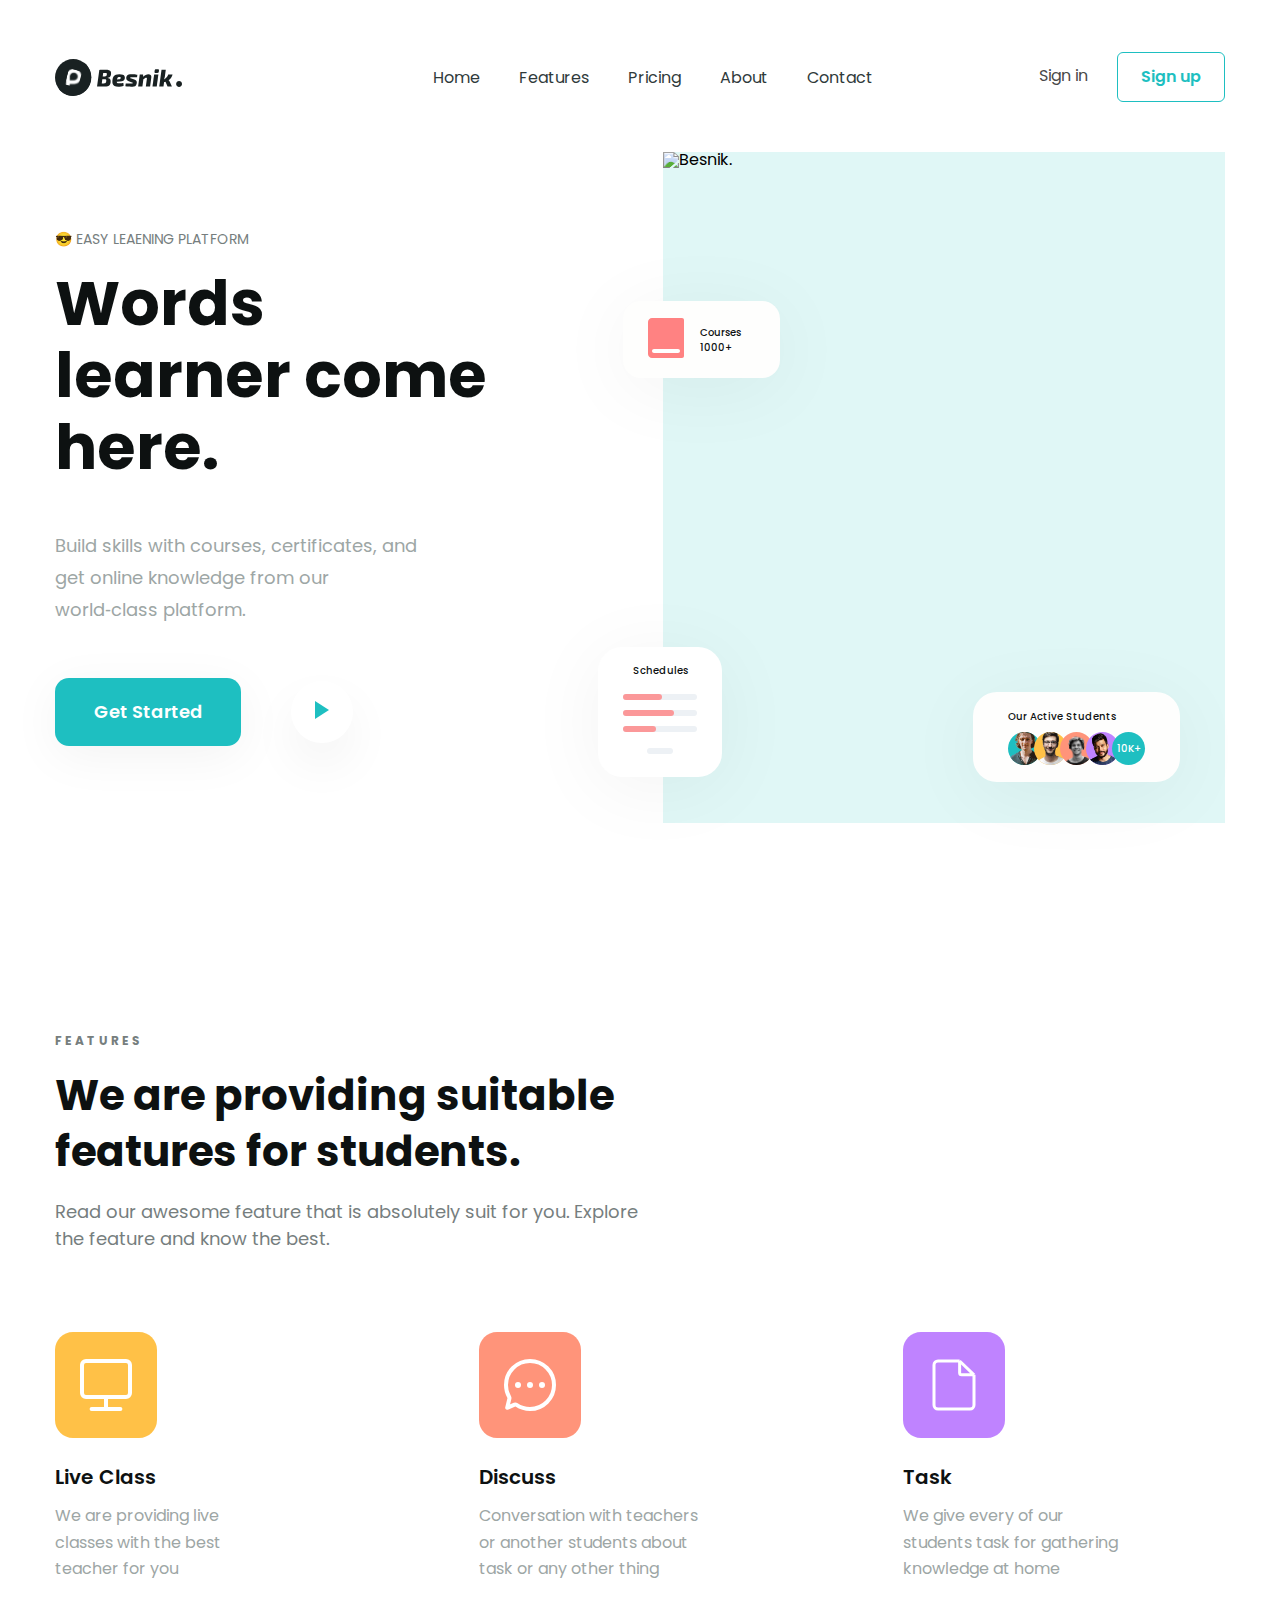
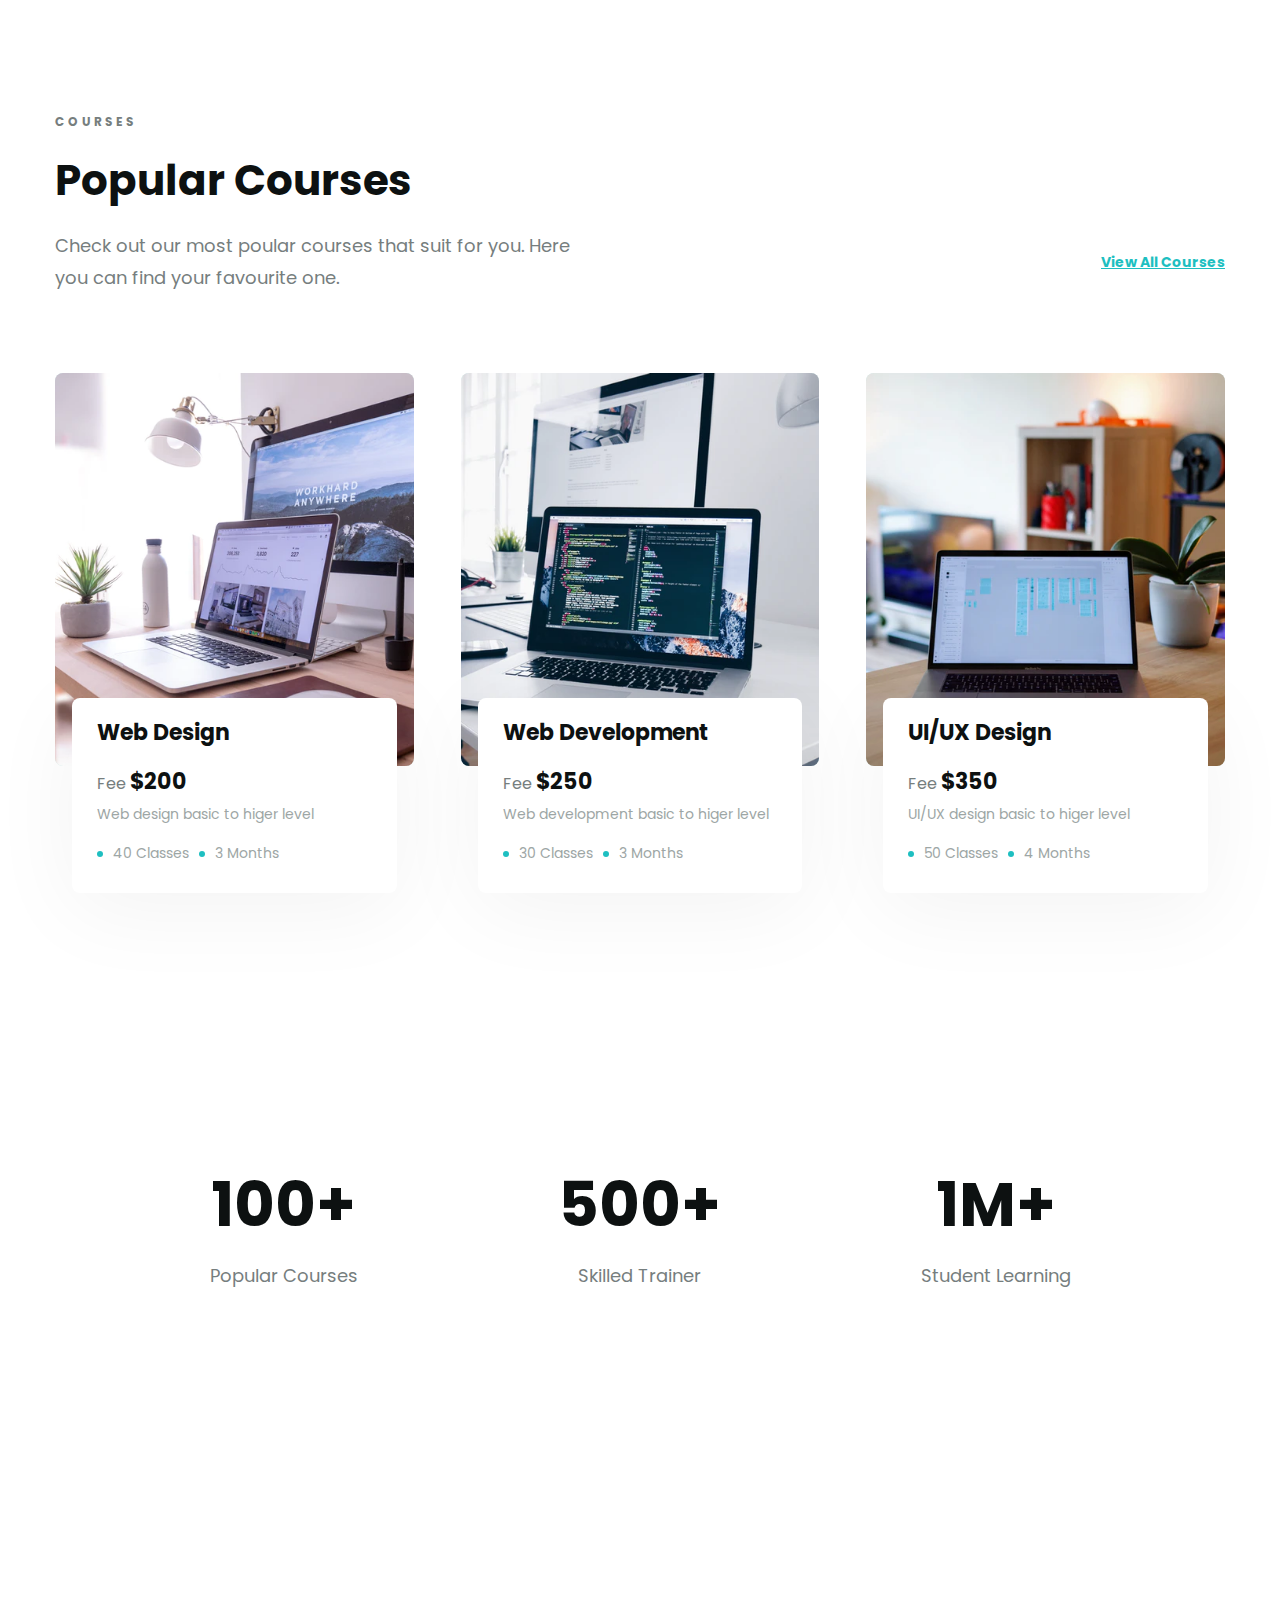
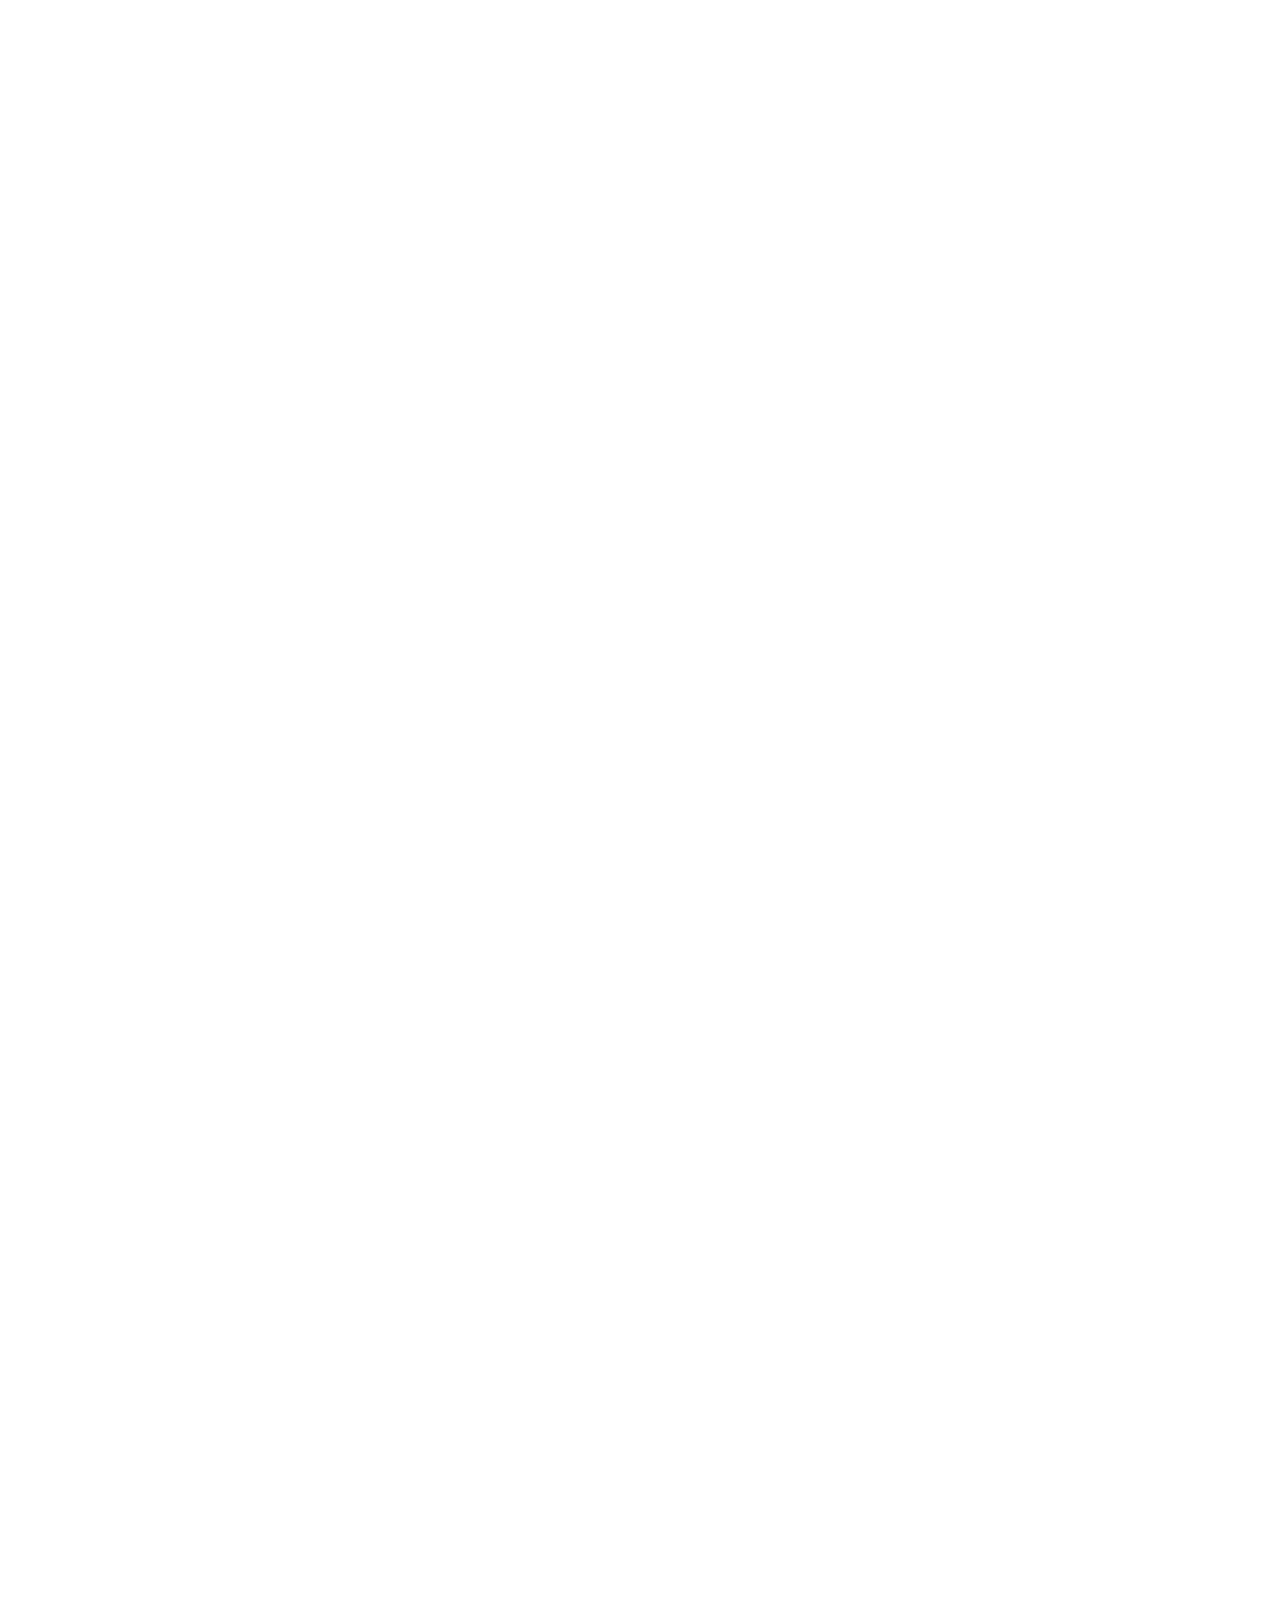
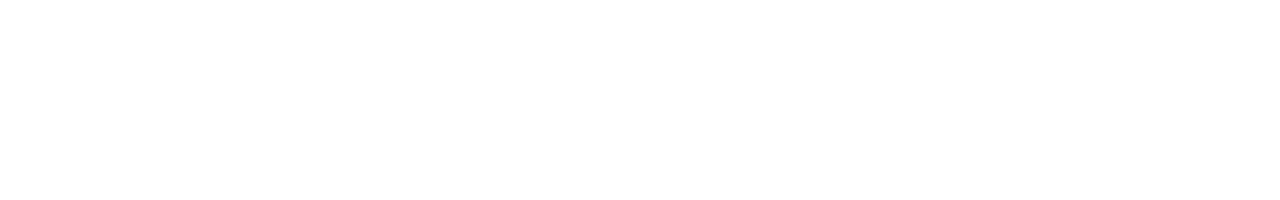
==== index.html @ 562cee08 "add stats section" ====
<!-- https://www.figma.com/design/lDUxyXqCW0OVUMCWDGEEkq/02.1.-Online-Learning-Landing-Page?node-id=0-1&m=dev -->

<!DOCTYPE html>
<html lang="en">
  <head>
    <meta charset="UTF-8" />
    <meta name="viewport" content="width=device-width, initial-scale=1.0" />
    <title>F8 Project 02-2</title>
    <!-- embed font -->
    <link rel="preconnect" href="https://fonts.googleapis.com" />
    <link rel="preconnect" href="https://fonts.gstatic.com" crossorigin />
    <link
      href="https://fonts.googleapis.com/css2?family=Poppins:ital,wght@0,100;0,200;0,300;0,400;0,500;0,600;0,700;0,800;0,900;1,100;1,200;1,300;1,400;1,500;1,600;1,700;1,800;1,900&display=swap"
      rel="stylesheet"
    />
    <!-- embed css -->
    <link rel="stylesheet" href="./assets/css/reset.css" />
    <link rel="stylesheet" href="./assets/css/style.css" />
  </head>
  <body style="height: 5000px">
    <header class="header header--sticky">
      <div class="content">
        <div class="header__logo">
          <a href="/"><img src="./assets/img/Logo.svg" alt="Besnik." /></a>
        </div>
        <div class="header__control">
          <nav class="nav">
            <ul class="nav__list">
              <li class="nav__item"><a href="#">Home</a></li>
              <li class="nav__item"><a href="#!">Features</a></li>
              <li class="nav__item"><a href="#!">Pricing</a></li>
              <li class="nav__item"><a href="#!">About</a></li>
              <li class="nav__item"><a href="#!">Contact</a></li>
            </ul>
          </nav>
          <div class="header__auth">
            <a href="#!" class="header__btn header__btn--sign-in">Sign in</a>
            <a href="#!" class="header__btn header__btn--sign-up">Sign up</a>
          </div>
        </div>
      </div>
    </header>

    <!-- Hero -->
    <section class="hero">
      <div class="content">
        <div class="hero__content">
          <p class="hero__sub-title">&#128526 EASY LEAENING PLATFORM</p>
          <h1 class="hero__heading">Words learner come here.</h1>
          <p class="hero__desc">Build skills with courses, certificates, and get online knowledge from our <span style="white-space: nowrap;">world&#8209;class</span> platform.</p>
          <div class="hero__action">
            <a href="" class="hero__cta">Get Started</a>
            <button class="hero__play">
              <svg xmlns="http://www.w3.org/2000/svg" width="14" height="18" viewBox="0 0 14 18" fill="none">
                <path d="M14 9L0 0V18L14 9Z" fill="currentColor"/>
              </svg>
            </button>
          </div>
        </div>
        <figure class="hero__figure">
          <img src="./assets/img/hero.png" alt="Besnik." class="hero__img" />
          <div class="hero__card hero__course">
            <div class="hero__card__icon hero__card__icon--course">
              <img src="./assets/icon/hero-book-1.1.svg" alt="#">
              <img src="./assets/icon/hero-book-1.2.svg" alt="#">
            </div>
            <p class="hero__card__label hero__course__label">Courses 1000+</p>
        </div>
          <div class="hero__card hero__schedule">
            <p class="hero__card__label hero__schedule__label">Schedules</p>
            <div class="hero__card__icon hero__card__icon--schedule">
              <svg xmlns="http://www.w3.org/2000/svg" width="74" height="6" viewBox="0 0 74 6" fill="none">
                <rect width="74" height="6" rx="3" fill="#EDF1F5"/>
                <rect width="39" height="6" rx="3" fill="#FB9899"/>
              </svg>
              <svg xmlns="http://www.w3.org/2000/svg" width="74" height="6" viewBox="0 0 74 6" fill="none">
                <rect width="74" height="6" rx="3" fill="#EDF1F5"/>
                <rect width="51" height="6" rx="3" fill="#FB9899"/>
              </svg>
              <svg xmlns="http://www.w3.org/2000/svg" width="74" height="6" viewBox="0 0 74 6" fill="none">
                <rect width="74" height="6" rx="3" fill="#EDF1F5"/>
                <rect width="33" height="6" rx="3" fill="#FB9899"/>
              </svg>
              <div></div>
            </div>
          </div>
          <div class="hero__card hero__student">
            <p class="hero__card__label hero__student__label">Our Active Students</p>
            <div class="hero__card__icon hero__card__icon--student">
              <img class="hero__avatar" src="./assets/img/avatar-1.png" alt="#" style="background: #1EBFC1">
              <img class="hero__avatar" src="./assets/img/avatar-2.png" alt="#" style="background: #FFC147;">
              <img class="hero__avatar" src="./assets/img/avatar-3.png" alt="#" style="background: #FF947A">
              <img class="hero__avatar" src="./assets/img/avatar-4.png" alt="#" style="background: #BF83FF">
              <span class="hero__avatar hero__avatar--default" style="background: #1EBFC1">10K+</span>
          </div>
          </div>
        </figure>
      </div>
    </section>

    <!-- Feature -->
    <section class="feature">
      <div class="content"><p class="feature__sub-title">F  E  A  T  U  R  E  S</p>
      <h2 class="feature__heading">We are providing suitable features for students.</h2>
      <p class="feature__desc">Read our awesome feature that is absolutely suit for you. Explore the feature and know the best.</p>
      <div class="feature__list-wrap">
        <ul class="feature__list">
          <li class="feature__item">
            <a href="#!"><img src="./assets/icon/live-class.svg" alt="#" class="feature__item__img"></a>
            <a href="#!">
              <h3 class="feature__item__name">Live Class</h3>
            </a>
            <p class="feature__item__desc">We are providing live classes with the best teacher for you</p>
          </li>
          <li class="feature__item">
            <a href="#!"><img src="./assets/icon/discuss.svg" alt="#" class="feature__item__img"></a>
            <a href="#!">
              <h3 class="feature__item__name">Discuss</h3>
            </a>
            <p class="feature__item__desc">Conversation with teachers or another students about task or any other thing</p>
          </li>
          <li class="feature__item">
            <a href="#!"><img src="./assets/icon/task.svg" alt="#" class="feature__item__img"></a>
            <a href="#!">
              <h3 class="feature__item__name">Task</h3>
            </a>
            <p class="feature__item__desc">We give every of our students task for gathering knowledge at home</p>
          </li>
        </ul>
      </div></div>
    </section>

     <!-- Popular -->
    <section class="popular">
      <div class="content">
        <p class="popular__sub-title">C  O  U  R  S  E  S</p>
        <h2 class="popular__heading">Popular Courses</h2>
        <div class="popular__row">
          <p class="popular__desc">Check out our most poular courses that suit for you. Here you can find your favourite one.</p>
          <a href="#!" class="course-list__view-all">View All Courses</a>
        </div>
        <div class="course-list-wrap">
          <ul class="course-list">
            <!-- Course item 1 -->
            <li class="course-item">
              <a href="#!"><img src="./assets/img/course-1.png" alt="Web Design" class="course-item__img"></a>
              <div class="course-item__info">
                <a href="#!">
                  <h3 class="course-item__name">Web Design</h3>
                </a><span class="course-item__fee">Fee <span class="course-item__fee-value">$200</span></span>
                <p class="course-item__desc">Web design basic to higer level</p>
                <div class="course-meta"><span class="course-meta__item">40 Classes</span><span class="course-meta__item">3 Months</span></div>
              </div>
            </li>
            <!-- Course item 2 -->
            <li class="course-item">
              <a href="#!"><img src="./assets/img/course-2.png" alt="Web Development" class="course-item__img"></a>
              <div class="course-item__info">
                <a href="#!">
                  <h3 class="course-item__name">Web Development</h3>
                </a><span class="course-item__fee">Fee <span class="course-item__fee-value">$250</span></span>
                <p class="course-item__desc">Web development basic to higer level</p>
                <div class="course-meta"><span class="course-meta__item">30 Classes</span><span class="course-meta__item">3 Months</span></div>
              </div>
            </li>
            <!-- Course item 3 -->
            <li class="course-item">
              <a href="#!"><img src="./assets/img/course-3.png" alt="UI/UX Design" class="course-item__img"></a>
              <div class="course-item__info">
                <a href="#!">
                  <h3 class="course-item__name">UI/UX Design</h3>
                </a><span class="course-item__fee">Fee <span class="course-item__fee-value">$350</span></span>
                <p class="course-item__desc">UI/UX design basic to higer level</p>
                <div class="course-meta"><span class="course-meta__item">50 Classes</span><span class="course-meta__item">4 Months</span></div>
              </div>
            </li>
          </ul>
        </div>
      </div>
    </section>

    <!-- Stats -->
    <section class="stats">
      <div class="content">
        <div class="stats__item"><strong class="stats__value">100+</strong><span class="stats__label">Popular Courses</span></div>
        <div class="stats__item"><strong class="stats__value">500+</strong><span class="stats__label">Skilled Trainer</span></div>
        <div class="stats__item"><strong class="stats__value">1M+</strong><span class="stats__label">Student Learning</span></div>
      </div>
    </section>
  </body>
</html>
---- assets/css/style.css ----
/* ========== Common ========== */
:root {
  --color-heading: #0d1111;
  --padding-header: 12px;
}

* {
  box-sizing: border-box;
}

html {
  font-size: 62.5%; /* 1rem = 10px */
}

body {
  font-size: 1.6rem;

  /* Optimize */
  text-rendering: optimizeSpeed;
  -webkit-font-smoothing: antialiased; /*only macOS*/
  -moz-osx-font-smoothing: grayscale; /*only macOS*/
}

.content {
  width: 1170px;
  height: 100%;
  max-width: calc(100vw - 48px);
  margin: 0 auto;
  font-family: Poppins, sans-serif;
  font-weight: 400;
}

a {
  text-decoration: none;
}

/* ========== Header ========== */
.header {
  padding: 52px 0px var(--padding-header);
  background: #fff;
}

.header--sticky {
  position: sticky;
  top: calc((52px - var(--padding-header)) * (-1));
  z-index: 1;
}

.header .content {
  display: flex;
  justify-content: space-between;
  align-items: center;
}

.header__logo {
  width: 127px;
  height: 37px;
}

.header__control {
  display: flex;
  justify-content: space-between;
  align-items: center;
}

.nav__list {
  display: flex;
}

.nav__item a {
  padding: 8px 19.5px; /* gap: 39px; */
  color: #2f3a3b;
  font-size: 1.6rem;
  line-height: normal;
}

.nav__item a:hover {
  text-shadow: 1px 1px 1px rgba(0, 0, 0, 1);
}

.header__auth {
  margin-left: 117px;
  display: flex;
}

.header__btn {
  width: 108px;
  padding: 0 20px;
  font-size: 1.6rem;
  text-align: center;
  line-height: 48px;
}

.header__btn--sign-in {
  color: #494949;
  font-weight: 400;
}

.header__btn--sign-in:hover {
  color: #1ebfc1;
}

.header__btn--sign-up {
  border: solid 1px #1ebfc1;
  border-radius: 6px;
  color: #1ebfc1;
  font-weight: 600;
  background: transparent;
}

.header__btn--sign-up:hover {
  color: #fff;
  background: #1ebfc1;
  box-shadow: 0px 10px 50px 0px rgba(0, 0, 0, 0.05);
}

/* ========== Hero ========== */
.hero {
  height: calc(100vh - 100px - var(--padding-header)); /*header height*/
  padding: calc(50px - var(--padding-header)) 0 79px;
}

.hero .content {
  display: flex;
  justify-content: space-between;
  align-items: center;
}

.hero__content {
  width: 458px;
}

.hero__sub-title {
  color: #767e7e;
  font-size: 1.4rem;
  line-height: 1.5;
}

.hero__heading {
  margin-top: 18px;
  color: var(--color-heading);
  font-size: 6.2rem;
  font-weight: 700;
  line-height: 1.16; /* 116.129% */
}

.hero__desc {
  width: 374px;
  margin-top: 46px;
  color: #9da6a5;
  font-size: 1.8rem;
  line-height: 1.78; /* 177.778% */
  word-break: break-word;
}

.hero__action {
  margin-top: 52px;
  display: flex;
  align-items: center;
  gap: 50px;
}

.hero__cta {
  display: inline-block;
  width: 186px;
  padding: 0 20px;
  border-radius: 14px;
  background: #1ebfc1;
  box-shadow: 0px 10px 50px 0px rgba(0, 0, 0, 0.05);
  color: #fff;
  text-align: center;
  font-size: 1.8rem;
  font-weight: 600;
  line-height: 68px;
}

.hero__cta:hover {
  opacity: 0.9;
}

.hero__play {
  display: inline-block;
  padding: auto;
  width: 62px;
  height: 62px;
  border: solid 1px transparent;
  border-radius: 50%;
  background: #fff;
  box-shadow: 0px 22px 50px 0px rgba(0, 0, 0, 0.05);
  cursor: pointer;
  color: #1ebfc1;
}

.hero__play:hover {
  background: #86f8ed;
  color: #fff;
}

.hero__figure {
  width: 48%;
  height: 100%;
  position: relative;
}

.hero__img {
  display: block;
  width: 100%;
  height: 100%;
  background: #e0f7f6;
  object-fit: cover;
}

.hero__card {
  position: absolute;
}

.hero__course {
  display: flex;
  align-items: center;
  gap: 16px;
  width: 157px;
  top: 149px;
  left: -40px;
  padding: 17px 25px;
  border-radius: 18px;
  background: #fefefd;
  box-shadow: 0px 10px 80px 0px rgba(0, 0, 0, 0.05);
}

.hero__card__icon--course {
  position: relative;
}

.hero__card__icon--course img:last-child {
  position: absolute;
  bottom: 8px;
  left: 4px;
}

.hero__card__label {
  color: #0d1111;
  font-size: 1rem;
  font-weight: 500;
  line-height: 1.5;
}

.hero__course__label {
  width: 55px;
}

.hero__schedule {
  width: 124px;
  bottom: 46px;
  left: -65px;
  padding: 16px 25px 23px;
  border-radius: 24px;
  background: #fff;
  box-shadow: 0px 10px 80px 0px rgba(0, 0, 0, 0.05);
}

.hero__schedule__label {
  margin-bottom: 16px;
  text-align: center;
}

.hero__card__icon--schedule {
  display: flex;
  align-items: center;
  flex-direction: column;
  row-gap: 10px;
}

.hero__card__icon--schedule div:last-child {
  margin-top: 6px;
  width: 26px;
  height: 6px;
  border-radius: 3px;
  background: #edf1f5;
}

.hero__student {
  width: 207px;
  bottom: 41px;
  right: 45px;
  padding: 17px 35px;
  border-radius: 24px;
  background: #fefefd;
  box-shadow: 0px 12px 80px 0px rgba(0, 0, 0, 0.05);
}

.hero__card__icon--student {
  margin-top: 8px;
  display: flex;
  align-items: center;
}

.hero__avatar {
  width: 33px;
  height: 33px;
  margin-left: -7px;
  flex-shrink: 0;
  border-radius: 50%;
  object-fit: cover;
}

.hero__avatar:first-child {
  margin-left: 0px;
}

.hero__avatar--default {
  display: flex;
  justify-content: center;
  align-items: center;
  color: #fff;
  text-align: center;
  font-size: 1rem;
  font-weight: 500;
}

/* ========== Feature ========== */
.feature {
  padding: 130px 0 65px;
}

.feature__sub-title {
  color: #767e7e;
  font-size: 1.2rem;
  font-weight: 700;
  line-height: 1.5;
}

.feature__heading {
  width: 577px;
  margin-top: 18px;
  color: var(--color-heading);
  font-size: 4.2rem;
  font-weight: 700;
  line-height: 1.33; /* 133.333% */
}

.feature__desc {
  width: 590px;
  margin-top: 18px;
  color: #767e7e;
  font-size: 1.8rem;
  line-height: 1.5;
}

.feature__list {
  margin-top: 80px;
  display: flex;
  align-items: flex-start;
  gap: 50px 200px;
  flex-wrap: wrap;
}

.feature__item {
  width: 224px;
  flex-shrink: 0;
}

.feature__item__img {
  width: 102px;
  height: 106px;
}

.feature__item__name {
  display: -webkit-box;
  line-clamp: var(--line-clamp, 1);
  -webkit-line-clamp: var(--line-clamp, 1);
  -webkit-box-orient: vertical;
  overflow: hidden;
  margin-top: 26px;
  color: var(--color-heading);
  font-size: 2rem;
  font-weight: 600;
}

.feature__item__desc {
  margin-top: 16px;
  color: #9da6a5;
  font-size: 1.6rem;
  line-height: 1.68; /* 168.75% */
}

/* ========== Popular ========== */
.popular {
  padding: 65px 0;
}

.popular__sub-title {
  color: #767e7e;
  font-size: 1.2rem;
  font-weight: 700;
  line-height: 1.5;
}

.popular__heading {
  margin-top: 18px;
  color: var(--color-heading);
  font-size: 4.2rem;
  font-weight: 700;
  line-height: 1.5;
}

.popular__row {
  margin-top: 18px;
  display: flex;
  justify-content: space-between;
  align-items: center;
}

.popular__desc {
  width: 525px;
  color: #767e7e;
  font-size: 1.8rem;
  line-height: 1.78; /* 177.778% */
}

.course-list__view-all {
  color: #1ebfc1;
  font-size: 1.4rem;
  font-weight: 700;
  text-decoration-line: underline;
}

.course-list__view-all:hover {
  text-shadow: 1px 1px 1px rgba(30, 191, 193, 1);
}

.course-list {
  margin-top: 79px;
  display: flex;
  justify-content: center;
  align-items: flex-start;
  gap: 47px;
  flex-wrap: wrap;
}

.course-item {
  position: relative;
  max-width: 359px;
  min-width: 240px;
  flex: 1;
}

.course-item__img {
  width: 100%;
  height: 393px;
  border-radius: 8px;
  opacity: 1;
  background: #d0efed;
  object-fit: cover;
}

.course-item__info {
  position: relative;
  width: 90.5%;
  padding: 18px 25px 29px;
  margin: -71px auto 0;
  border-radius: 8px;
  background: #fff;
  box-shadow: 0px 16px 90px 0px rgba(0, 0, 0, 0.05);
  z-index: 0.1;
}

.course-item__name {
  display: -webkit-box;
  line-clamp: var(--line-clamp, 2);
  -webkit-line-clamp: var(--line-clamp, 2);
  -webkit-box-orient: vertical;
  overflow: hidden;
  word-break: break-all;
}

.course-item__name,
.course-item__fee-value {
  color: var(--color-heading);
  font-size: 2.2rem;
  font-weight: 700;
  line-height: 1.5;
}

.course-item__fee {
  display: inline-block;
  margin-top: 16px;
  color: #767e7e;
  font-size: 1.6rem;
  line-height: 1.5;
}

.course-item__desc {
  display: -webkit-box;
  line-clamp: var(--line-clamp, 2);
  -webkit-line-clamp: var(--line-clamp, 2);
  -webkit-box-orient: vertical;
  overflow: hidden;
  word-break: break-all;
  margin-top: 6px;
  color: #9da6a5;
  font-size: 1.4rem;
  line-height: 1.5;
}

.course-meta {
  display: flex;
  align-items: center;
  gap: 10px;
  margin-top: 18px;
  color: #9da6a5;
  font-size: 1.4rem;
  line-height: 1.5;
}

.course-meta__item {
  display: flex;
  align-items: center;
}

.course-meta__item::before {
  content: "";
  display: inline-block;
  width: 6px;
  height: 6px;
  margin-right: 10px;
  border-radius: 50%;
  background: #1ebfc1;
}

/* ========== Stats ========== */
.stats {
  padding: 200px 0;
}

.stats .content {
  display: flex;
  justify-content: center;
  align-items: center;
  gap: 200px;
}

.stats__item {
  display: flex;
  flex-direction: column;
  align-items: center;
  gap: 11px;
}

.stats__value {
  color: var(--color-heading);
  font-size: 6.2rem;
  font-weight: 700;
  line-height: 1.5;
}

.stats__label {
  color: #767e7e;
  font-size: 1.8rem;
  line-height: 1.5;
}
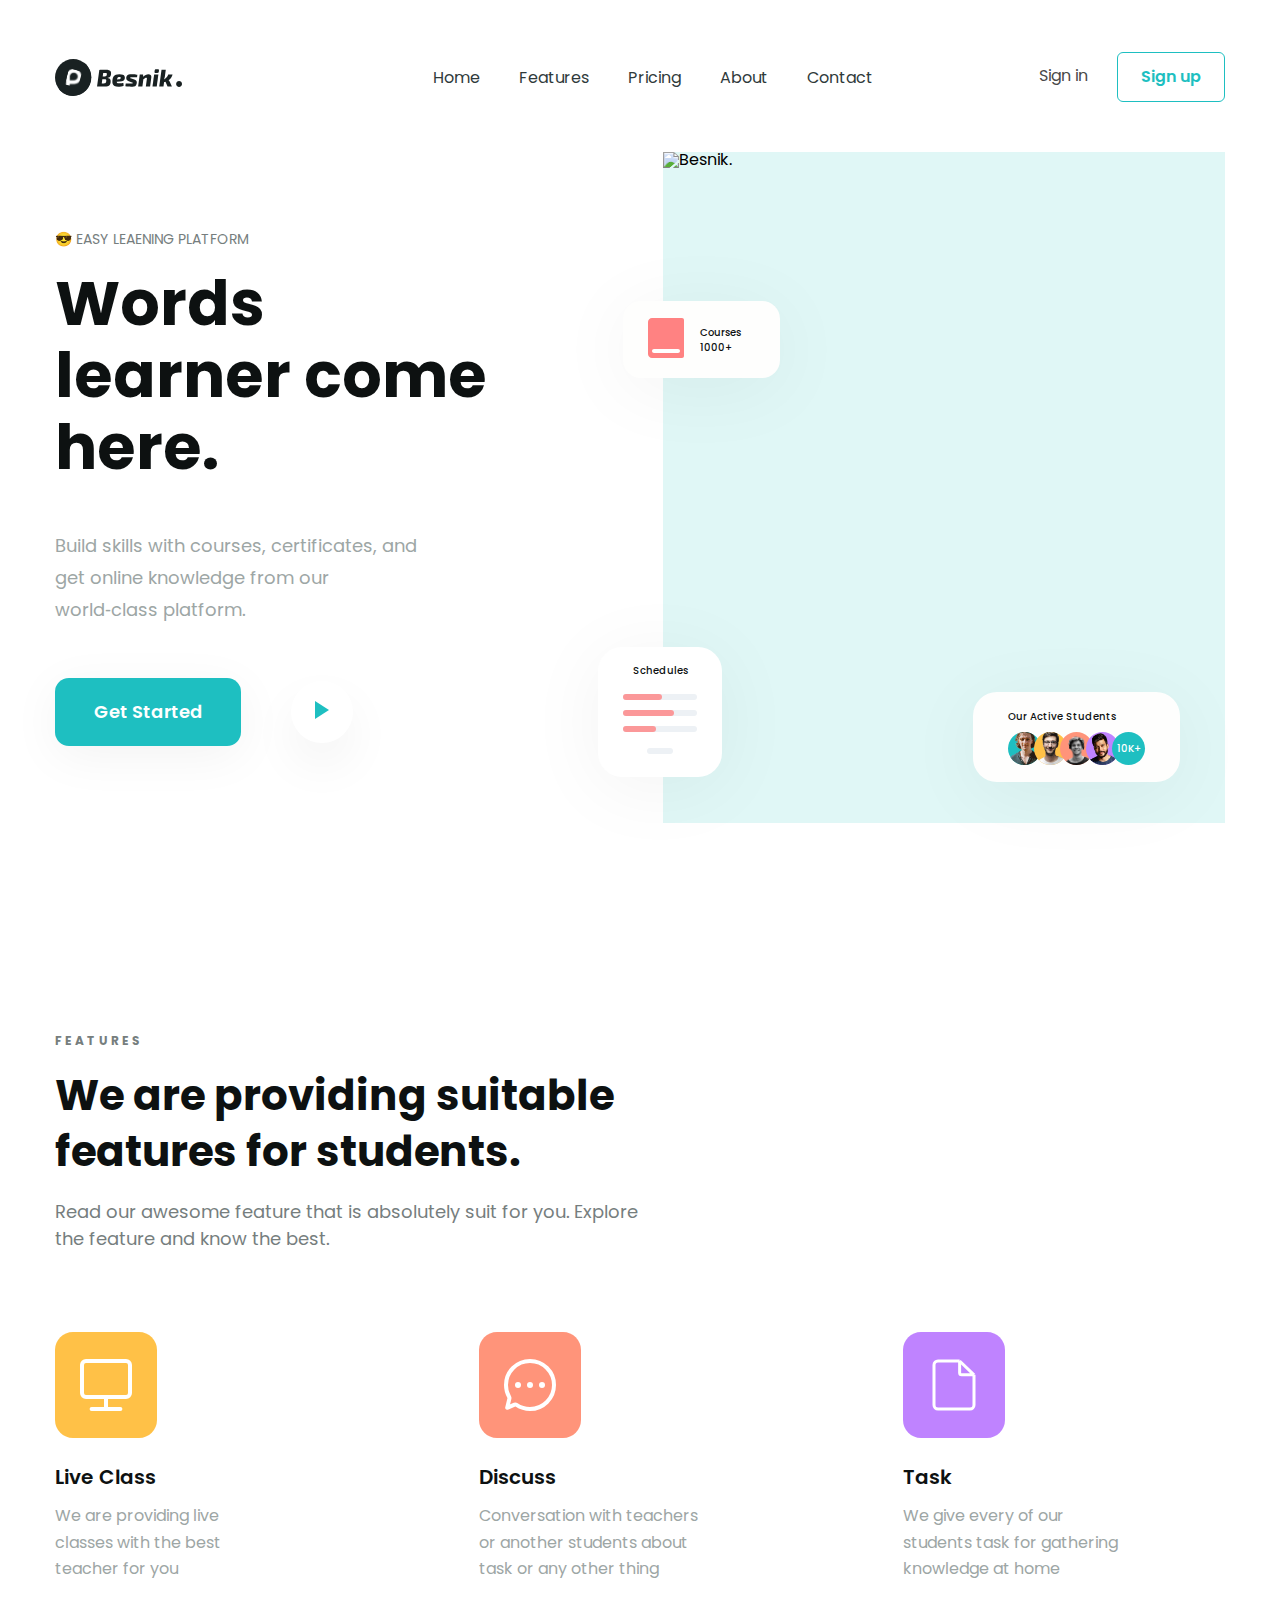
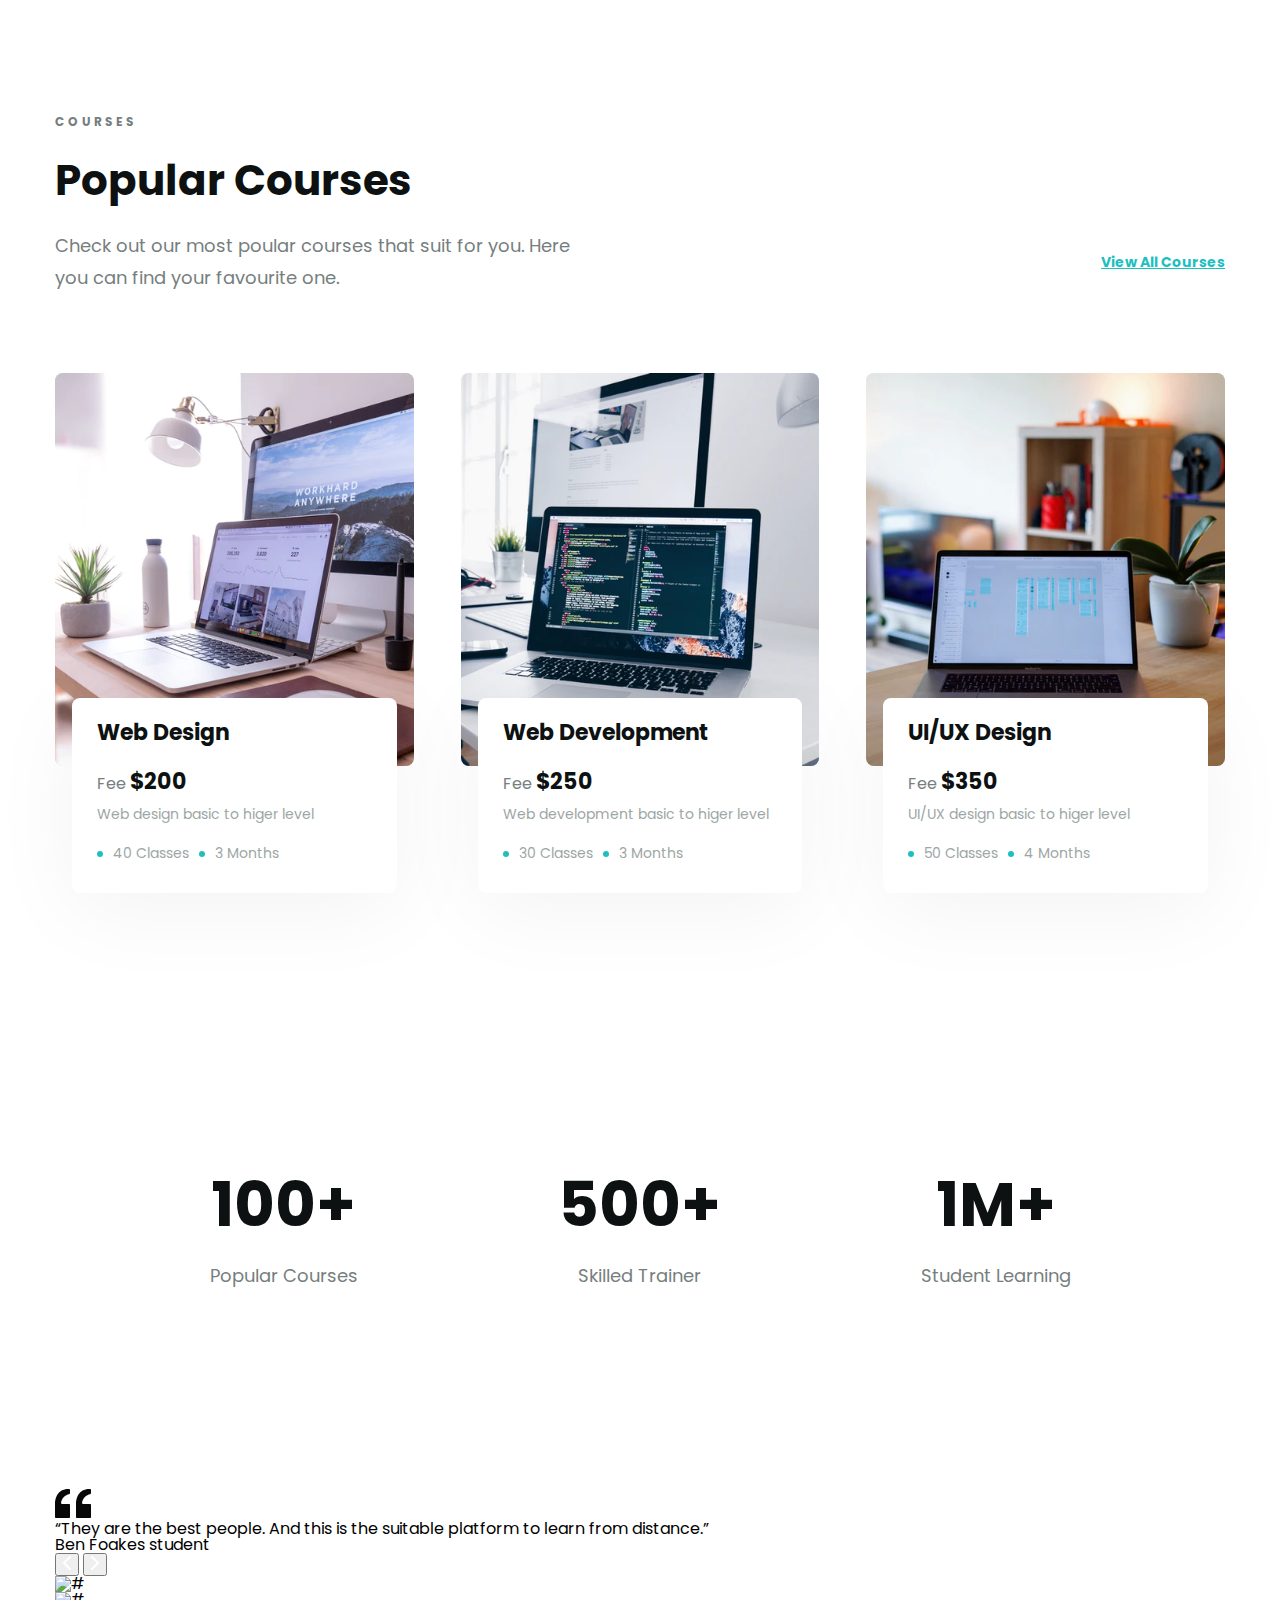
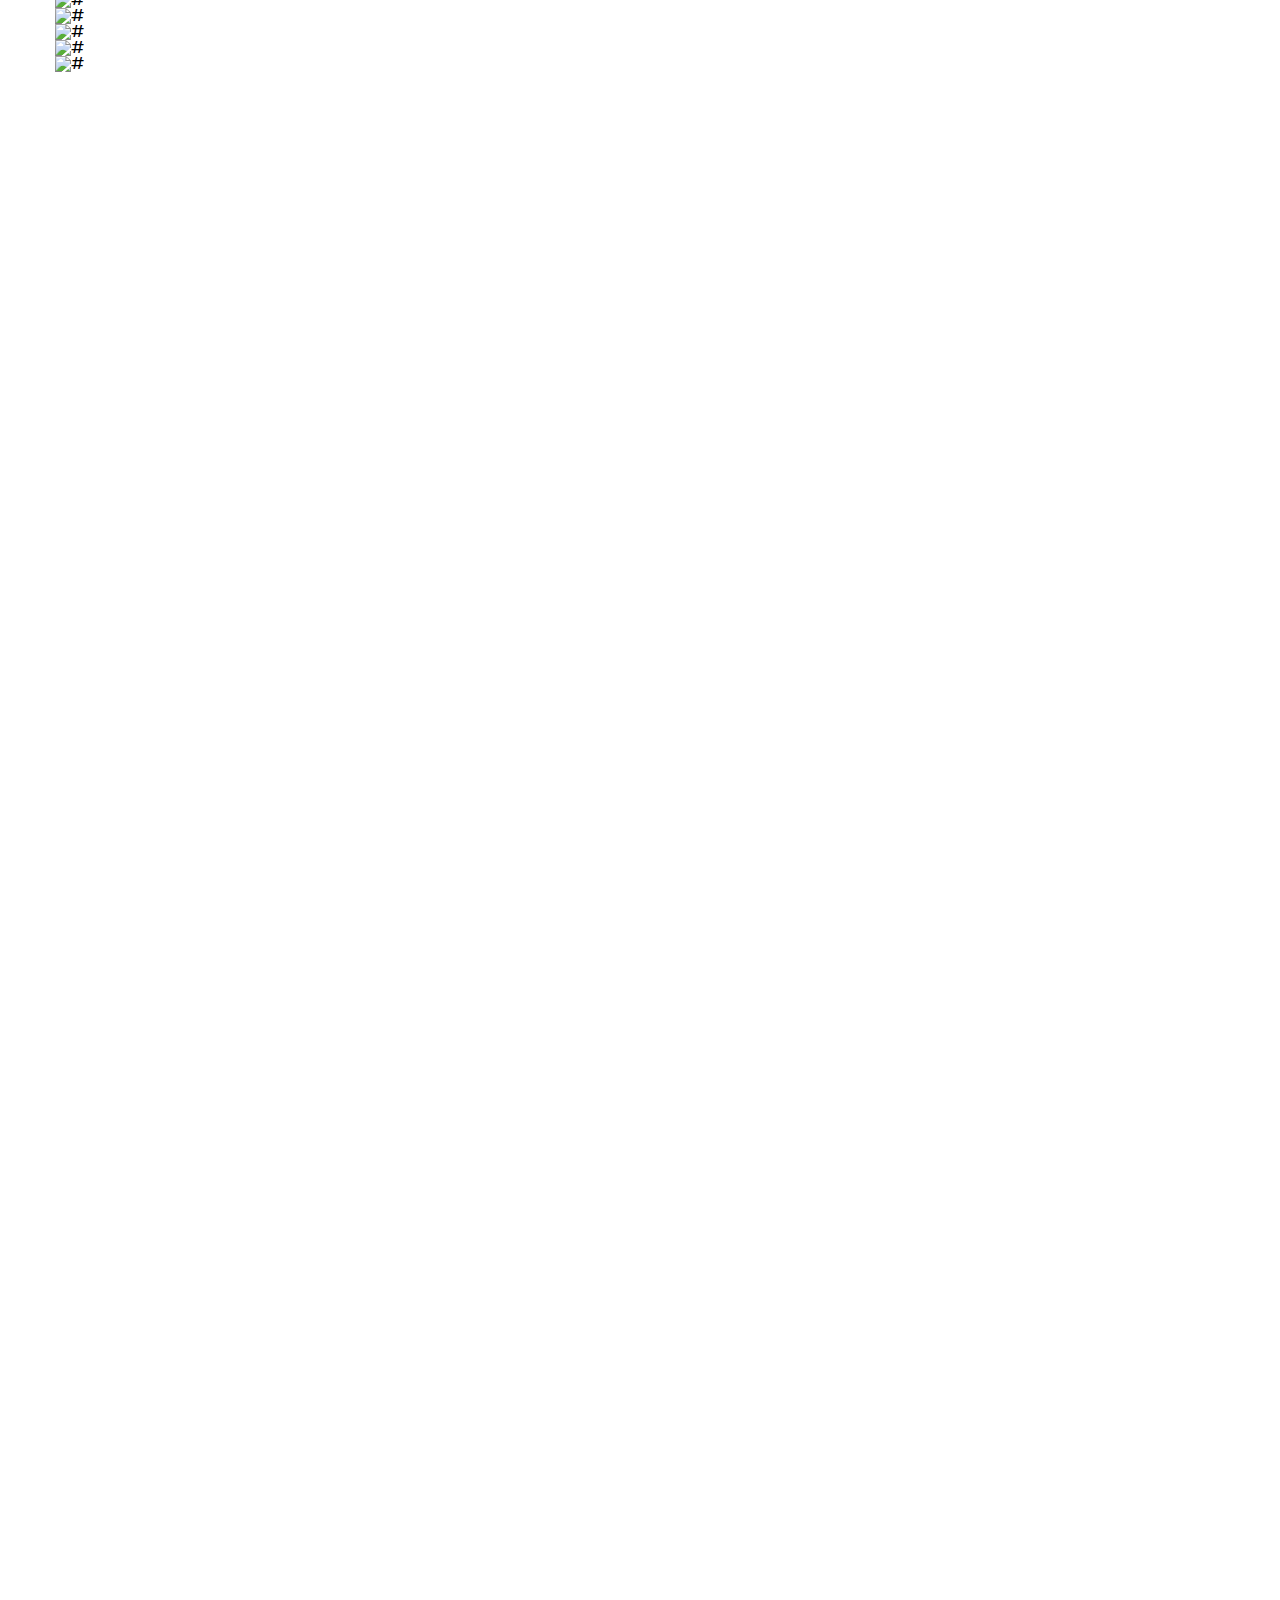
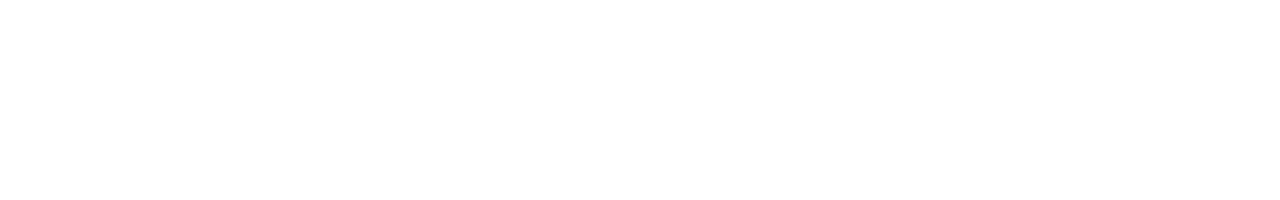
==== commit 7cb20808: "add testimonial section #1" ====
--- a/index.html
+++ b/index.html
@@ -187,5 +187,43 @@
         <div class="stats__item"><strong class="stats__value">1M+</strong><span class="stats__label">Student Learning</span></div>
       </div>
     </section>
+
+    <!-- Testimonial -->
+    <section class="testimonial">
+      <div class="content">
+        <div class="testimonial__content">
+          <div class="quote-icon"><svg xmlns="http://www.w3.org/2000/svg" width="36" height="29" viewBox="0 0 36 29" fill="none">
+            <path d="M15 16.0322V28C15 28.5522 14.5523 29 14 29H1C0.447723 29 0 28.5522 0 28V15.0322C0 9.68282 2.37552 -0.406295 14.0734 0.0126507C14.5945 0.0312054 15 0.468461 15 0.989946L15 4.05464C15 4.60713 14.5504 5.04878 14.0047 5.13326C10.4517 5.68282 6.51944 9.07466 6.04715 14.0327C5.99478 14.5825 6.44769 15.0322 6.99997 15.0322H14C14.5523 15.0322 15 15.4797 15 16.0322Z" fill="#070707"/>
+            <path d="M36 16.0322V28C36 28.5522 35.5523 29 35 29H22C21.4477 29 21 28.5522 21 28V15.0322C21 9.68282 23.3755 -0.406295 35.0734 0.0126507C35.5945 0.0312054 36 0.468461 36 0.989946L36 4.05464C36 4.60713 35.5504 5.04878 35.0047 5.13326C31.4517 5.68282 27.5194 9.07466 27.0471 14.0327C26.9948 14.5825 27.4477 15.0322 28 15.0322H35C35.5523 15.0322 36 15.4797 36 16.0322Z" fill="#070707"/>
+          </svg></div>
+          <blockquote cite="#!" class="testimonial__quote">“They are the best people. And this is the suitable platform to learn from distance.”     
+          </blockquote>
+          <div class="testimonial__author">
+            <span class="testimonial__author__name">Ben Foakes</span>
+            <span class="testimonial__author__profession">student</span>
+          </div>
+          <div class="testimonial__control">
+            <button class="testimonial__control__left">
+              <svg xmlns="http://www.w3.org/2000/svg" width="8" height="14" viewBox="0 0 8 14" fill="none">
+                <path d="M7 13L1 7L7 1" stroke="white" stroke-width="2" stroke-linecap="round" stroke-linejoin="round"/>
+              </svg>
+            </button>
+            <button class="testimonial__control__right">
+              <svg xmlns="http://www.w3.org/2000/svg" width="8" height="14" viewBox="0 0 8 14" fill="none">
+                <path d="M1 13L7 7L1 1" stroke="white" stroke-width="2" stroke-linecap="round" stroke-linejoin="round"/>
+              </svg>
+            </button>
+          </div>
+        </div>
+        <div class="testimonial__avatar-group">
+          <div class="testimonial__avatar-wrap testimonial__avatar-wrap--lv1"><img src="" alt="#" class="testimonial__avatar"></div>
+          <div class="testimonial__avatar-wrap testimonial__avatar-wrap--lv2"><img src="" alt="#" class="testimonial__avatar"></div>
+          <div class="testimonial__avatar-wrap testimonial__avatar-wrap--lv3"><img src="" alt="#" class="testimonial__avatar"></div>
+          <div class="testimonial__avatar-wrap testimonial__avatar-wrap--lv4"><img src="" alt="#" class="testimonial__avatar"></div>
+          <div class="testimonial__avatar-wrap testimonial__avatar-wrap--lv"><img src="" alt="#" class="testimonial__avatar"></div>
+          <div class="testimonial__avatar-wrap testimonial__avatar-wrap--lv"><img src="" alt="#" class="testimonial__avatar"></div>
+        </div>
+      </div>
+    </section>
   </body>
 </html>
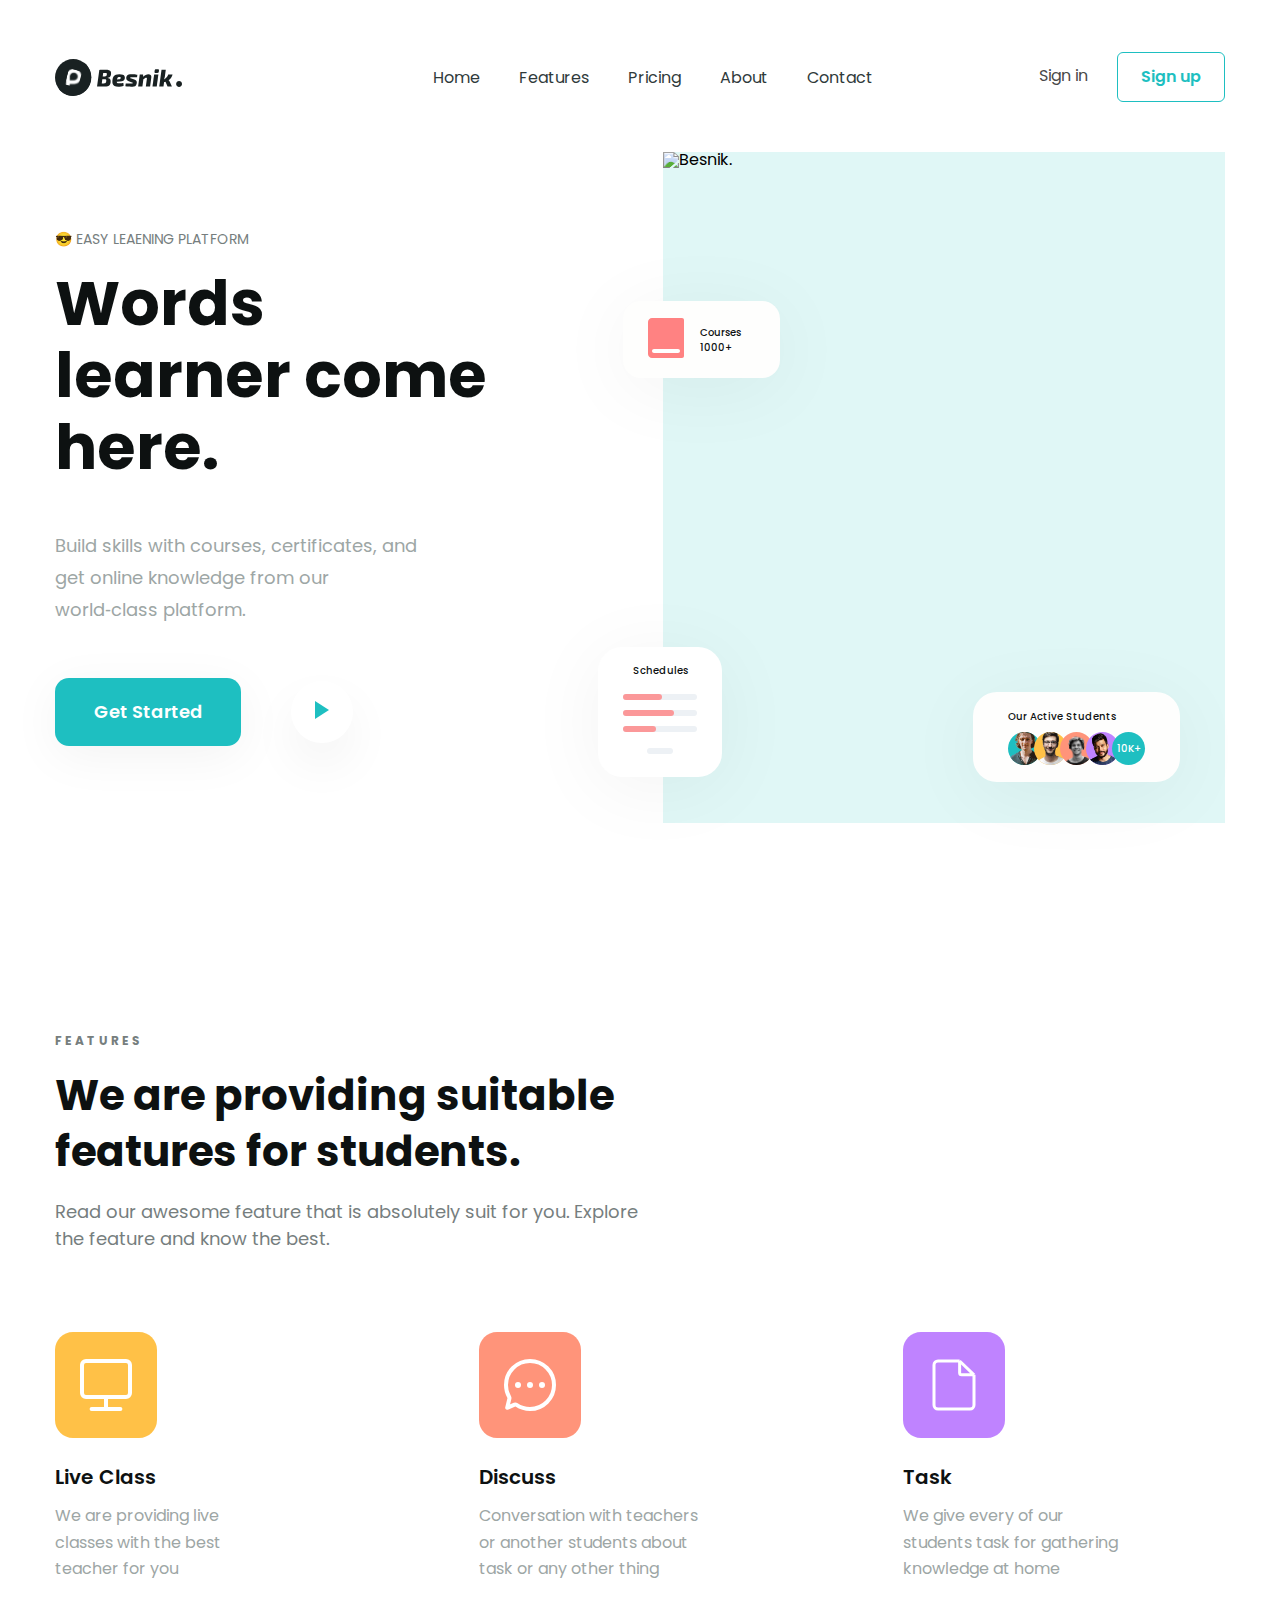
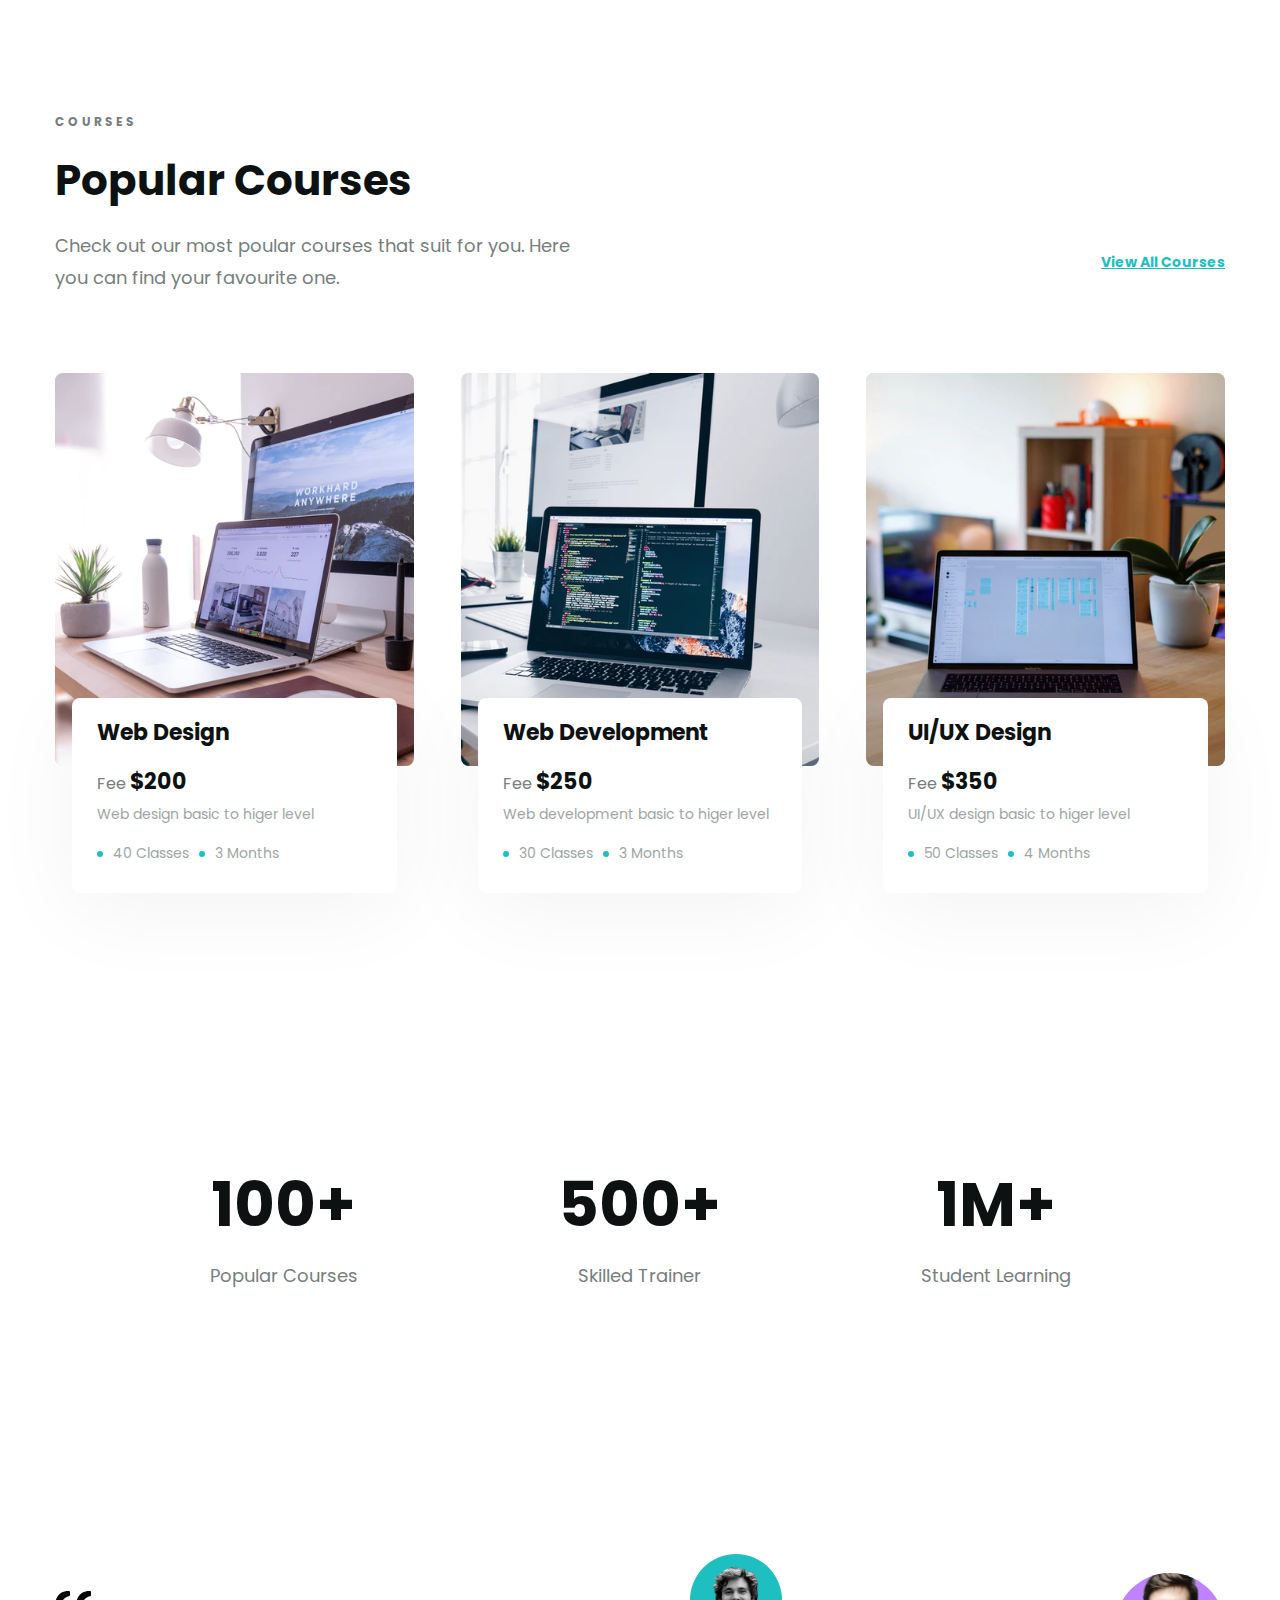
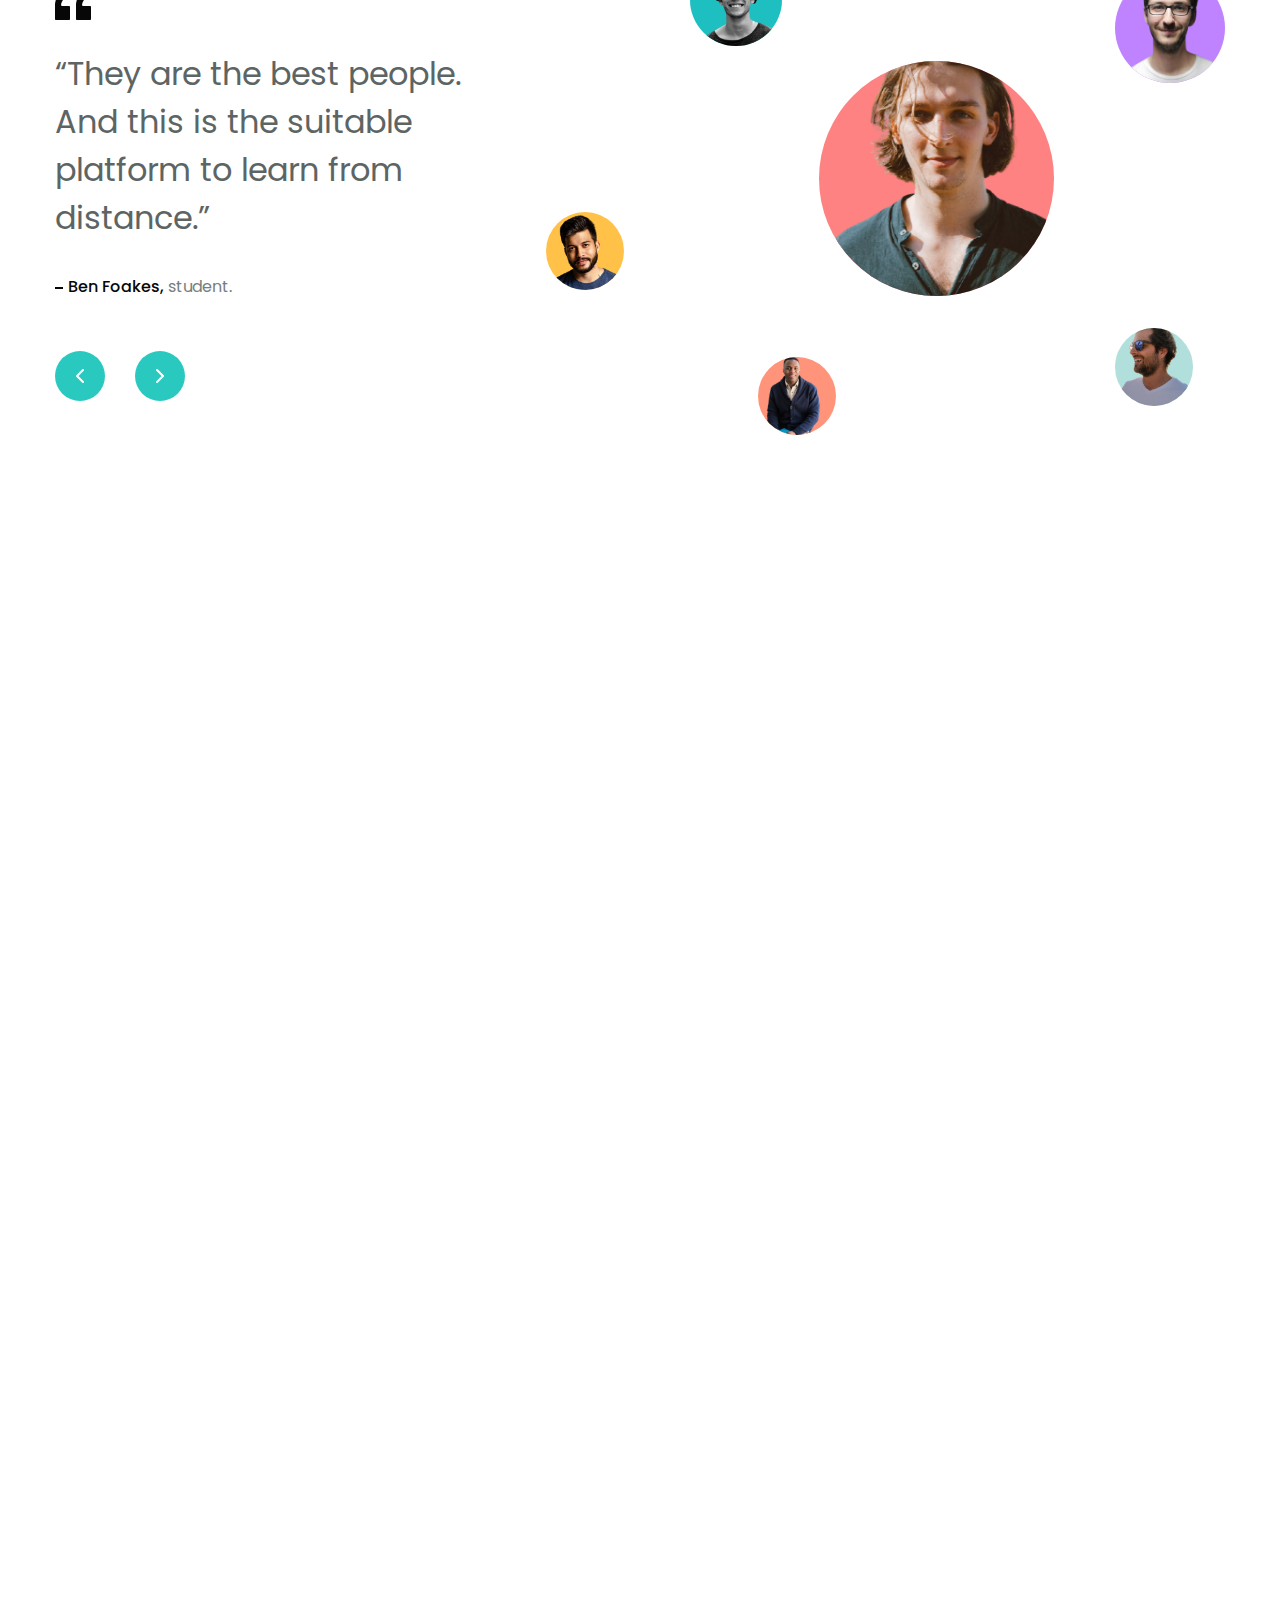
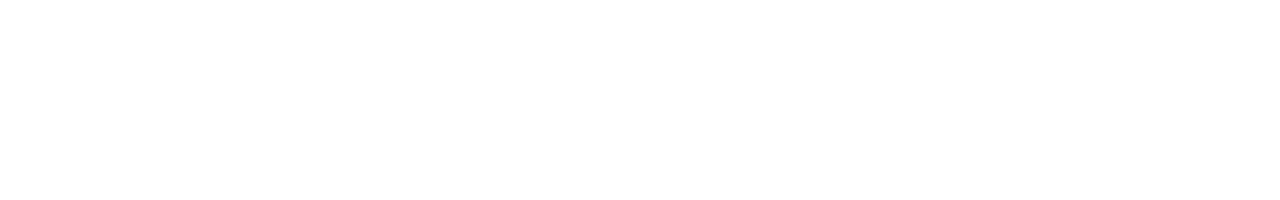
==== commit 842c5fd3: "add testimonial section" ====
--- a/index.html
+++ b/index.html
@@ -202,13 +202,13 @@
             <span class="testimonial__author__name">Ben Foakes</span>
             <span class="testimonial__author__profession">student</span>
           </div>
-          <div class="testimonial__control">
-            <button class="testimonial__control__left">
+          <div class="testimonial__control-wrap">
+            <button class="testimonial__control testimonial__control--left">
               <svg xmlns="http://www.w3.org/2000/svg" width="8" height="14" viewBox="0 0 8 14" fill="none">
                 <path d="M7 13L1 7L7 1" stroke="white" stroke-width="2" stroke-linecap="round" stroke-linejoin="round"/>
               </svg>
             </button>
-            <button class="testimonial__control__right">
+            <button class="testimonial__control testimonial__control--right">
               <svg xmlns="http://www.w3.org/2000/svg" width="8" height="14" viewBox="0 0 8 14" fill="none">
                 <path d="M1 13L7 7L1 1" stroke="white" stroke-width="2" stroke-linecap="round" stroke-linejoin="round"/>
               </svg>
@@ -216,12 +216,12 @@
           </div>
         </div>
         <div class="testimonial__avatar-group">
-          <div class="testimonial__avatar-wrap testimonial__avatar-wrap--lv1"><img src="" alt="#" class="testimonial__avatar"></div>
-          <div class="testimonial__avatar-wrap testimonial__avatar-wrap--lv2"><img src="" alt="#" class="testimonial__avatar"></div>
-          <div class="testimonial__avatar-wrap testimonial__avatar-wrap--lv3"><img src="" alt="#" class="testimonial__avatar"></div>
-          <div class="testimonial__avatar-wrap testimonial__avatar-wrap--lv4"><img src="" alt="#" class="testimonial__avatar"></div>
-          <div class="testimonial__avatar-wrap testimonial__avatar-wrap--lv"><img src="" alt="#" class="testimonial__avatar"></div>
-          <div class="testimonial__avatar-wrap testimonial__avatar-wrap--lv"><img src="" alt="#" class="testimonial__avatar"></div>
+          <div class="testimonial__avatar-wrap testimonial__avatar-wrap--lv1" style="background: #FF8282"><img src="./assets/img/avatar-1.png" alt="#" class="testimonial__avatar"></div>
+          <div class="testimonial__avatar-wrap testimonial__avatar-wrap--lv2" style="background: #BF83FF"><img src="./assets/img/avatar-2.png" alt="#" class="testimonial__avatar"></div>
+          <div class="testimonial__avatar-wrap testimonial__avatar-wrap--lv3" style="background: #1EBFC1"><img src="./assets/img/avatar-3.png" alt="#" class="testimonial__avatar"></div>
+          <div class="testimonial__avatar-wrap testimonial__avatar-wrap--lv4" id="avatar-4" style="background: #FFC147"><img src="./assets/img/avatar-4.png" alt="#" class="testimonial__avatar"></div>
+          <div class="testimonial__avatar-wrap testimonial__avatar-wrap--lv4" id="avatar-5" style="background: #FF947A"><img src="./assets/img/avatar-5.png" alt="#" class="testimonial__avatar"></div>
+          <div class="testimonial__avatar-wrap testimonial__avatar-wrap--lv4" id="avatar-6" style="background: #B1DFDC"><img src="./assets/img/avatar-6.png" alt="#" class="testimonial__avatar"></div>
         </div>
       </div>
     </section>
--- a/assets/css/style.css
+++ b/assets/css/style.css
@@ -558,3 +558,149 @@
   font-size: 1.8rem;
   line-height: 1.5;
 }
+
+/* ========== Testimonial ========== */
+.testimonial {
+  padding: 65px 0;
+}
+
+.testimonial .content {
+  display: flex;
+  justify-content: space-between;
+  flex-wrap: wrap-reverse;
+  row-gap: 100px;
+}
+
+.testimonial__content {
+  margin-top: 37px;
+}
+
+.testimonial__quote {
+  width: 419px;
+  margin-top: 27px;
+  color: #5d6564;
+  font-size: 3.2rem;
+  line-height: 1.5; /* 150% */
+}
+
+.testimonial__author {
+  margin-top: 33px;
+}
+
+.testimonial__author__name {
+  color: #070707;
+  font-family: Poppins;
+  font-size: 16px;
+  font-style: normal;
+  font-weight: 500;
+  line-height: 1.5;
+}
+
+.testimonial__author__name::after {
+  content: ", ";
+}
+
+.testimonial__author__name::before {
+  content: "";
+  display: inline-block;
+  width: 8px;
+  height: 2px;
+  margin-right: 5px;
+  top: 0.75px;
+  flex-shrink: 0;
+  background: currentColor;
+  line-height: 1.5;
+  vertical-align: middle;
+}
+
+.testimonial__author__profession::after {
+  content: ".";
+}
+
+.testimonial__author__profession {
+  color: #767e7e;
+  font-size: 1.6rem;
+  line-height: 1.5;
+}
+
+.testimonial__control-wrap {
+  margin-top: 52px;
+  display: flex;
+  align-items: center;
+  gap: 30px;
+}
+
+.testimonial__control {
+  display: flex;
+  justify-content: center;
+  align-items: center;
+  width: 50px;
+  height: 50px;
+  border-radius: 50%;
+  border: none;
+  background: #2ac9bf;
+  cursor: pointer;
+}
+
+.testimonial__control:hover {
+  opacity: 0.9;
+}
+
+.testimonial__avatar-group {
+  position: relative;
+  width: 58%;
+  height: 481px;
+}
+
+.testimonial__avatar-wrap {
+  border-radius: 50%;
+  position: absolute;
+}
+
+.testimonial__avatar {
+  width: 100%;
+  height: 100%;
+  border-radius: 50%;
+  object-fit: cover;
+}
+
+.testimonial__avatar-wrap--lv1 {
+  width: 235px;
+  height: 235px;
+  top: 107px;
+  right: 171px;
+}
+
+.testimonial__avatar-wrap--lv2 {
+  width: 110px;
+  height: 110px;
+  top: 19px;
+  right: 0px;
+}
+
+.testimonial__avatar-wrap--lv3 {
+  width: 92px;
+  height: 92px;
+  top: 0px;
+  right: 443px;
+}
+
+.testimonial__avatar-wrap--lv4 {
+  width: 78px;
+  height: 78px;
+}
+
+#avatar-4 {
+  bottom: 145px;
+  right: 601px;
+}
+
+#avatar-5 {
+  bottom: 0px;
+  right: 389px;
+}
+
+#avatar-6 {
+  bottom: 29px;
+  right: 32px;
+}
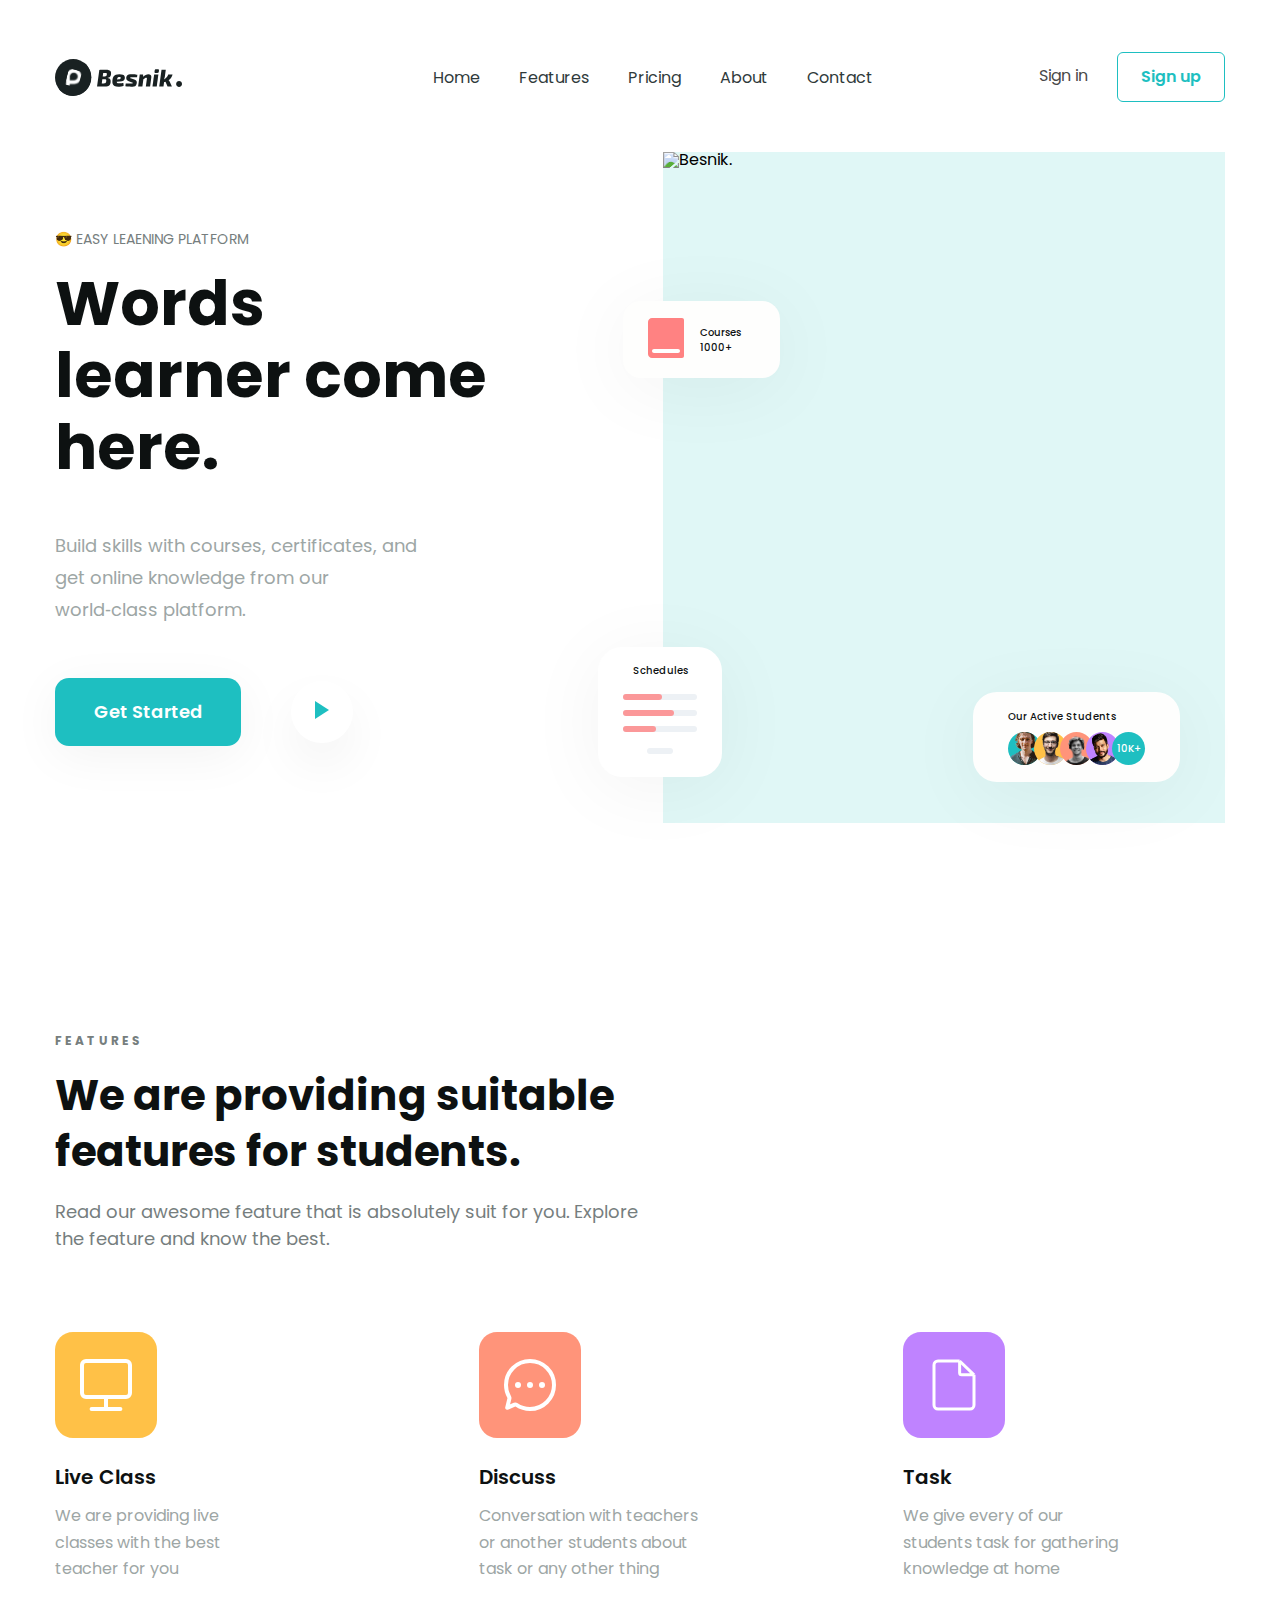
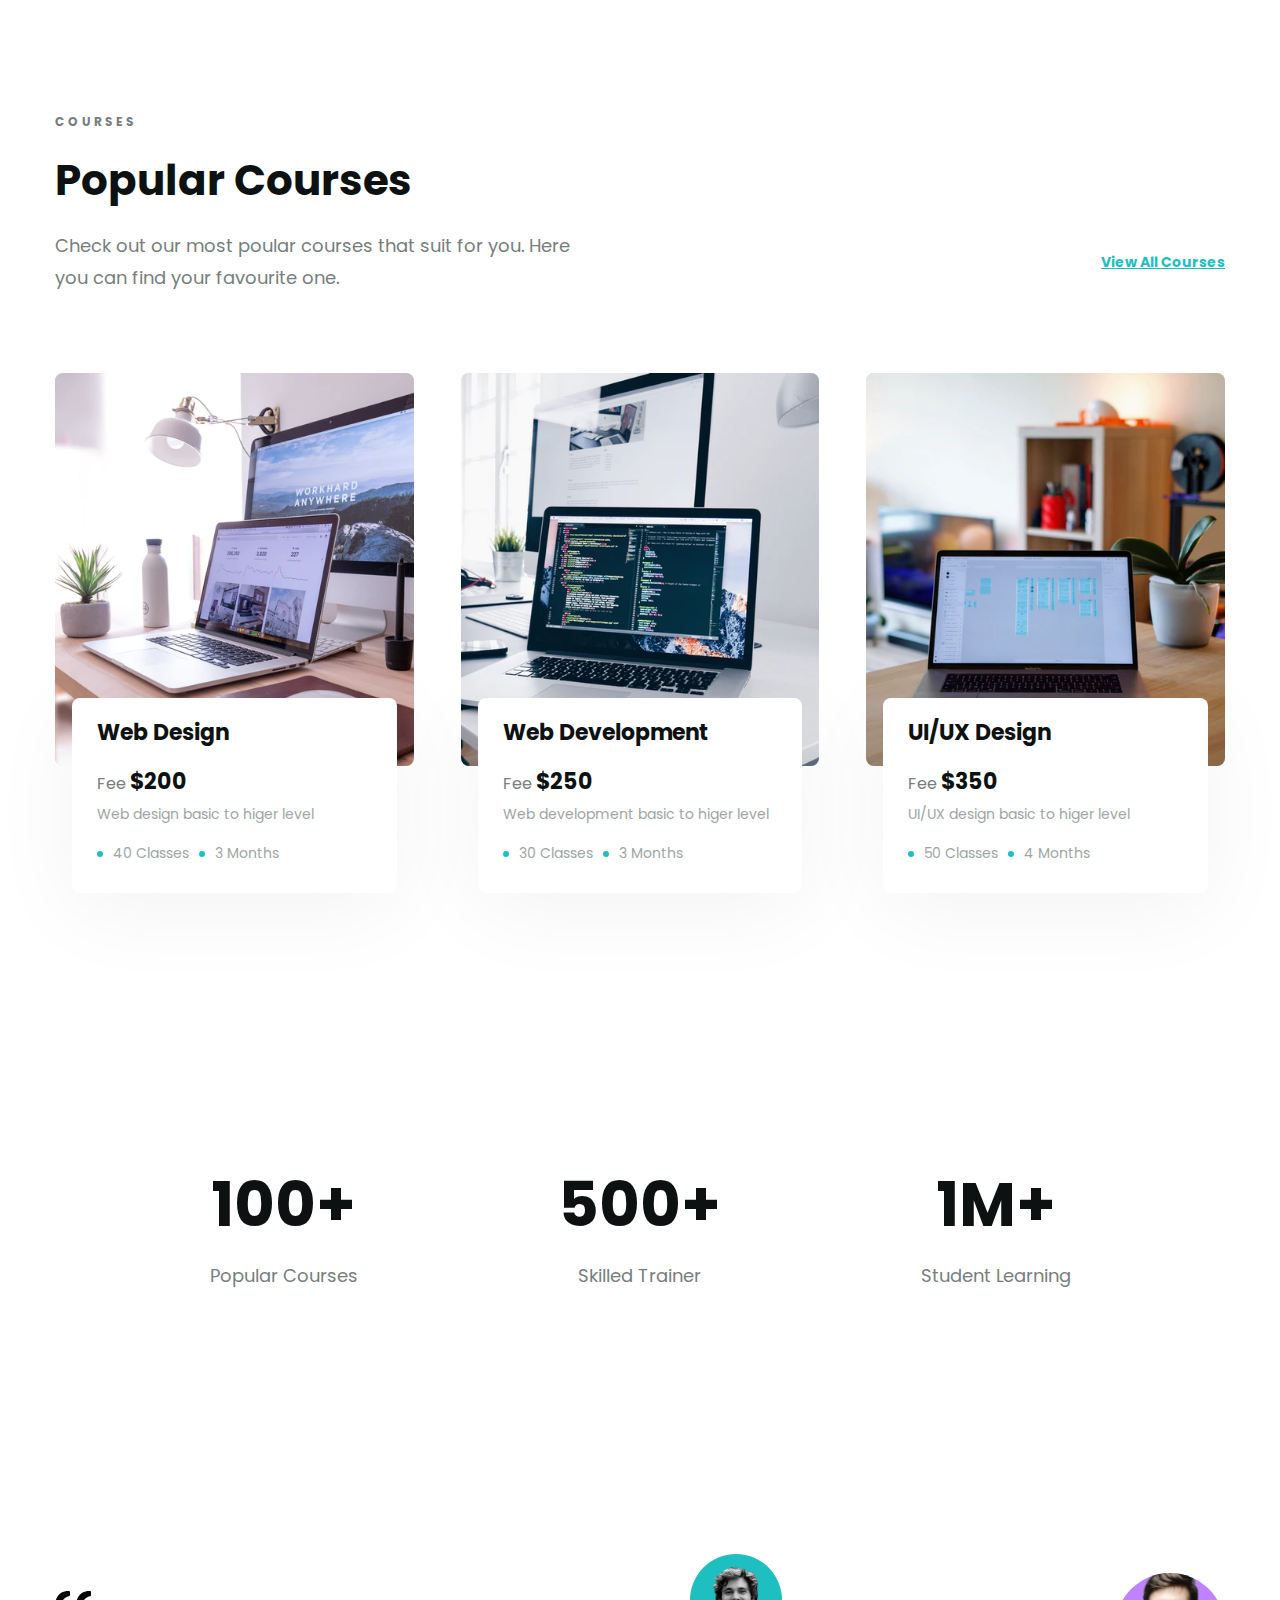
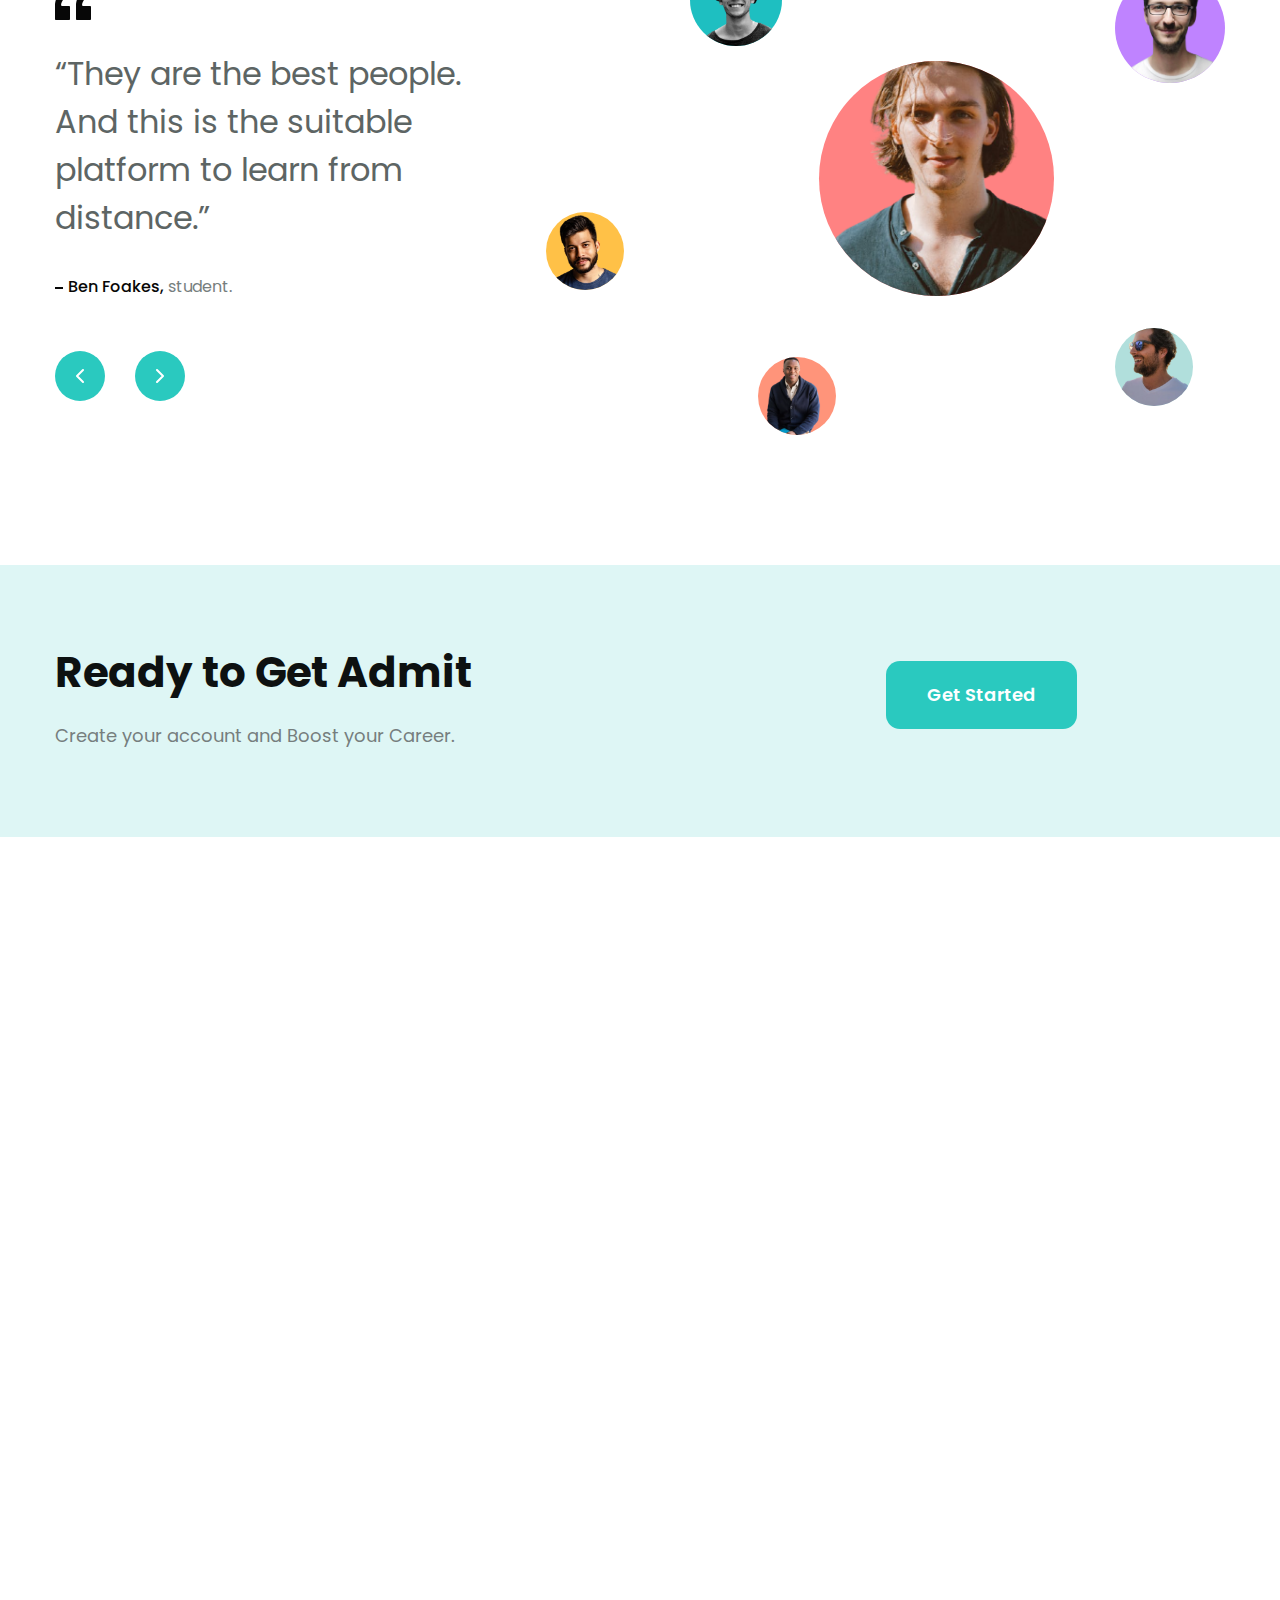
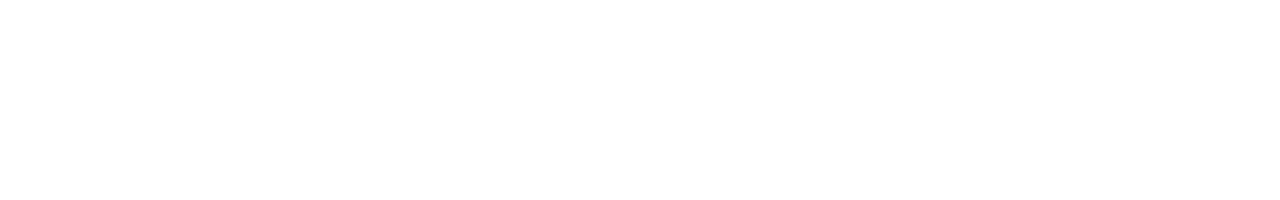
==== commit b65728bc: "add cta section" ====
--- a/index.html
+++ b/index.html
@@ -225,5 +225,16 @@
         </div>
       </div>
     </section>
+
+    <!-- CTA -->
+    <section class="cta">
+      <div class="content">
+        <div class="cta__text">
+          <h2 class="cta__heading">Ready to Get Admit</h2>
+          <p class="cta__desc">Create your account and Boost your Career.</p>
+        </div>
+        <div class="cta__btn-wrap"><a href="#!" class="cta__btn">Get Started</a></div>
+      </div>
+    </section>
   </body>
 </html>
--- a/assets/css/style.css
+++ b/assets/css/style.css
@@ -704,3 +704,48 @@
   bottom: 29px;
   right: 32px;
 }
+
+/* ========== CTA ========== */
+.cta {
+  margin: 65px 0;
+  padding: 76px 0 88px;
+  background: #def6f5;
+}
+
+.cta .content {
+  display: flex;
+  justify-content: space-between;
+  align-items: center;
+}
+
+.cta__heading {
+  color: var(--color-heading);
+  font-size: 4.2rem;
+  font-weight: 700;
+  line-height: 1.5;
+}
+
+.cta__desc {
+  margin-top: 18px;
+  color: #767e7e;
+  font-size: 1.8rem;
+  line-height: 1.5;
+}
+
+.cta__btn-wrap {
+  width: 29%;
+}
+
+.cta__btn {
+  display: inline-block;
+  min-width: 168px;
+  padding: 0 41px;
+  margin-right: auto;
+  border-radius: 14px;
+  background: #2ac9bf;
+  color: #fff;
+  text-align: center;
+  font-size: 1.8rem;
+  font-weight: 600;
+  line-height: 68px;
+}
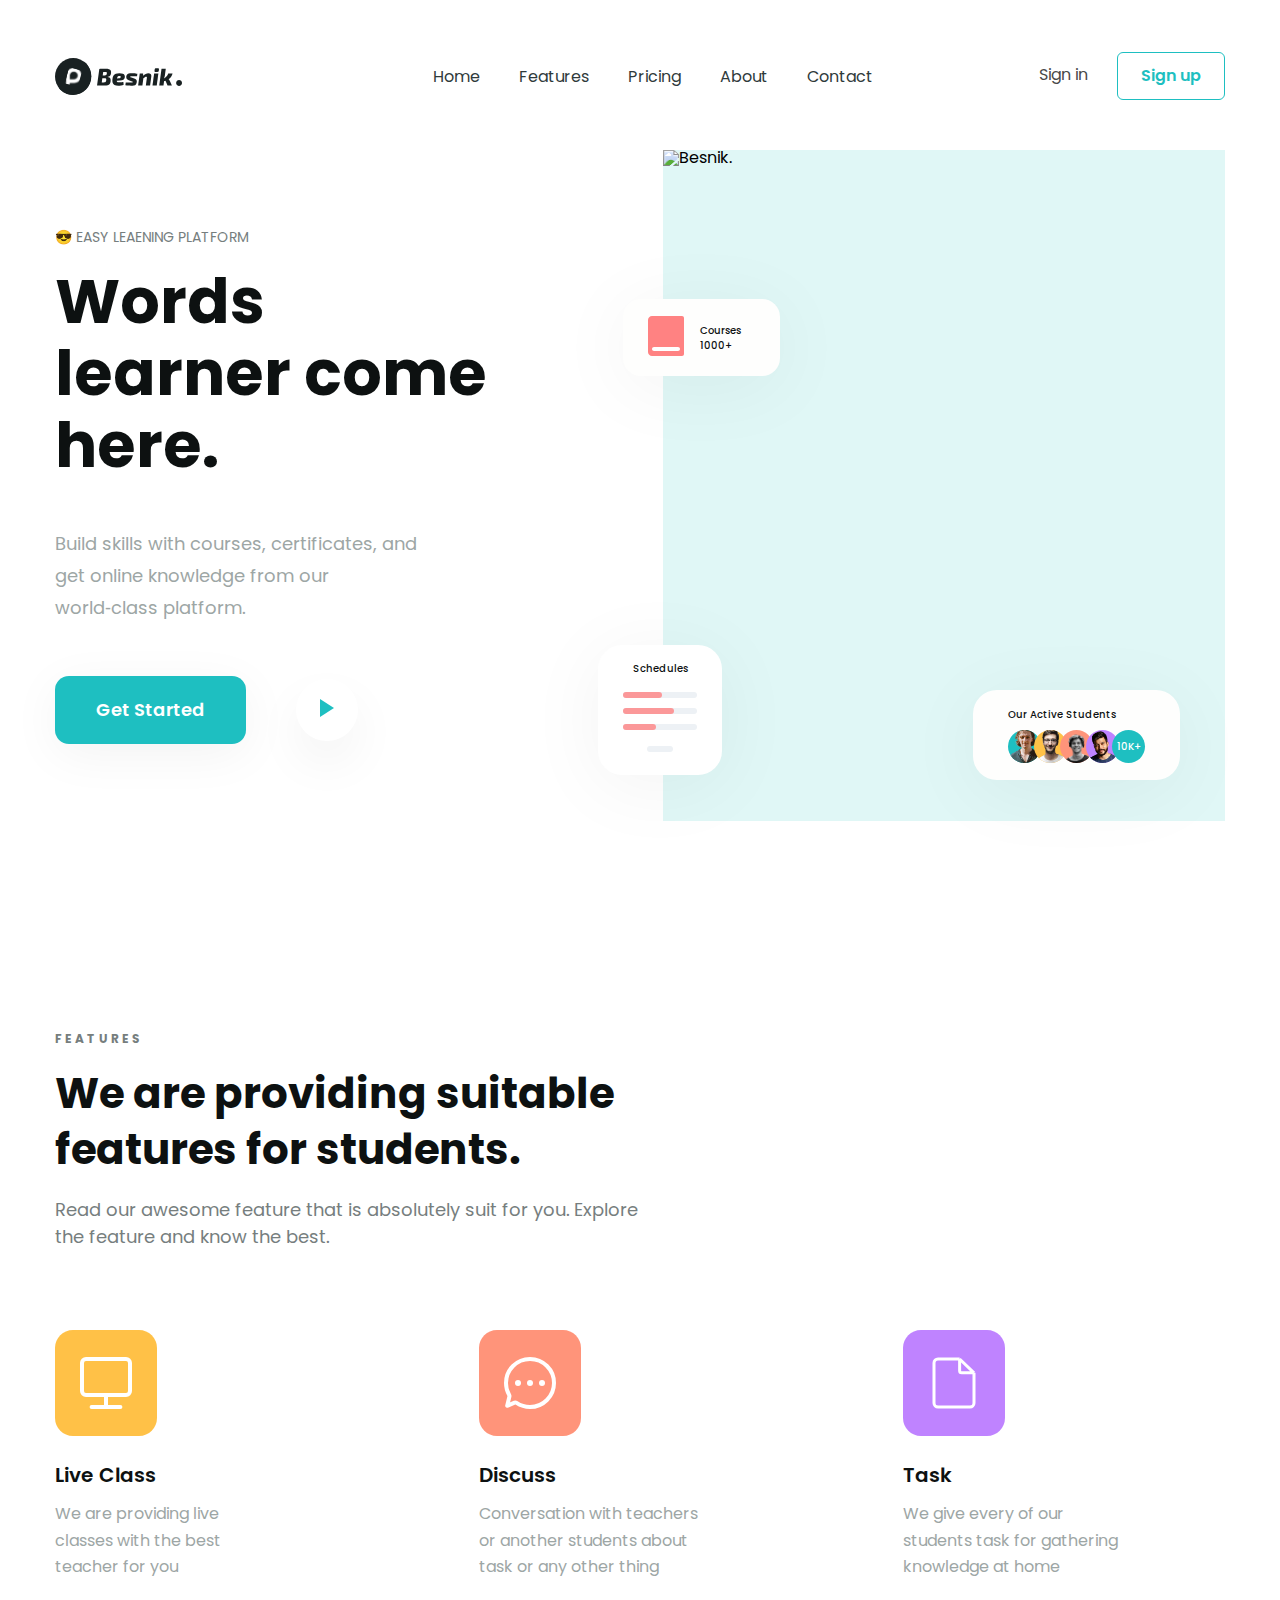
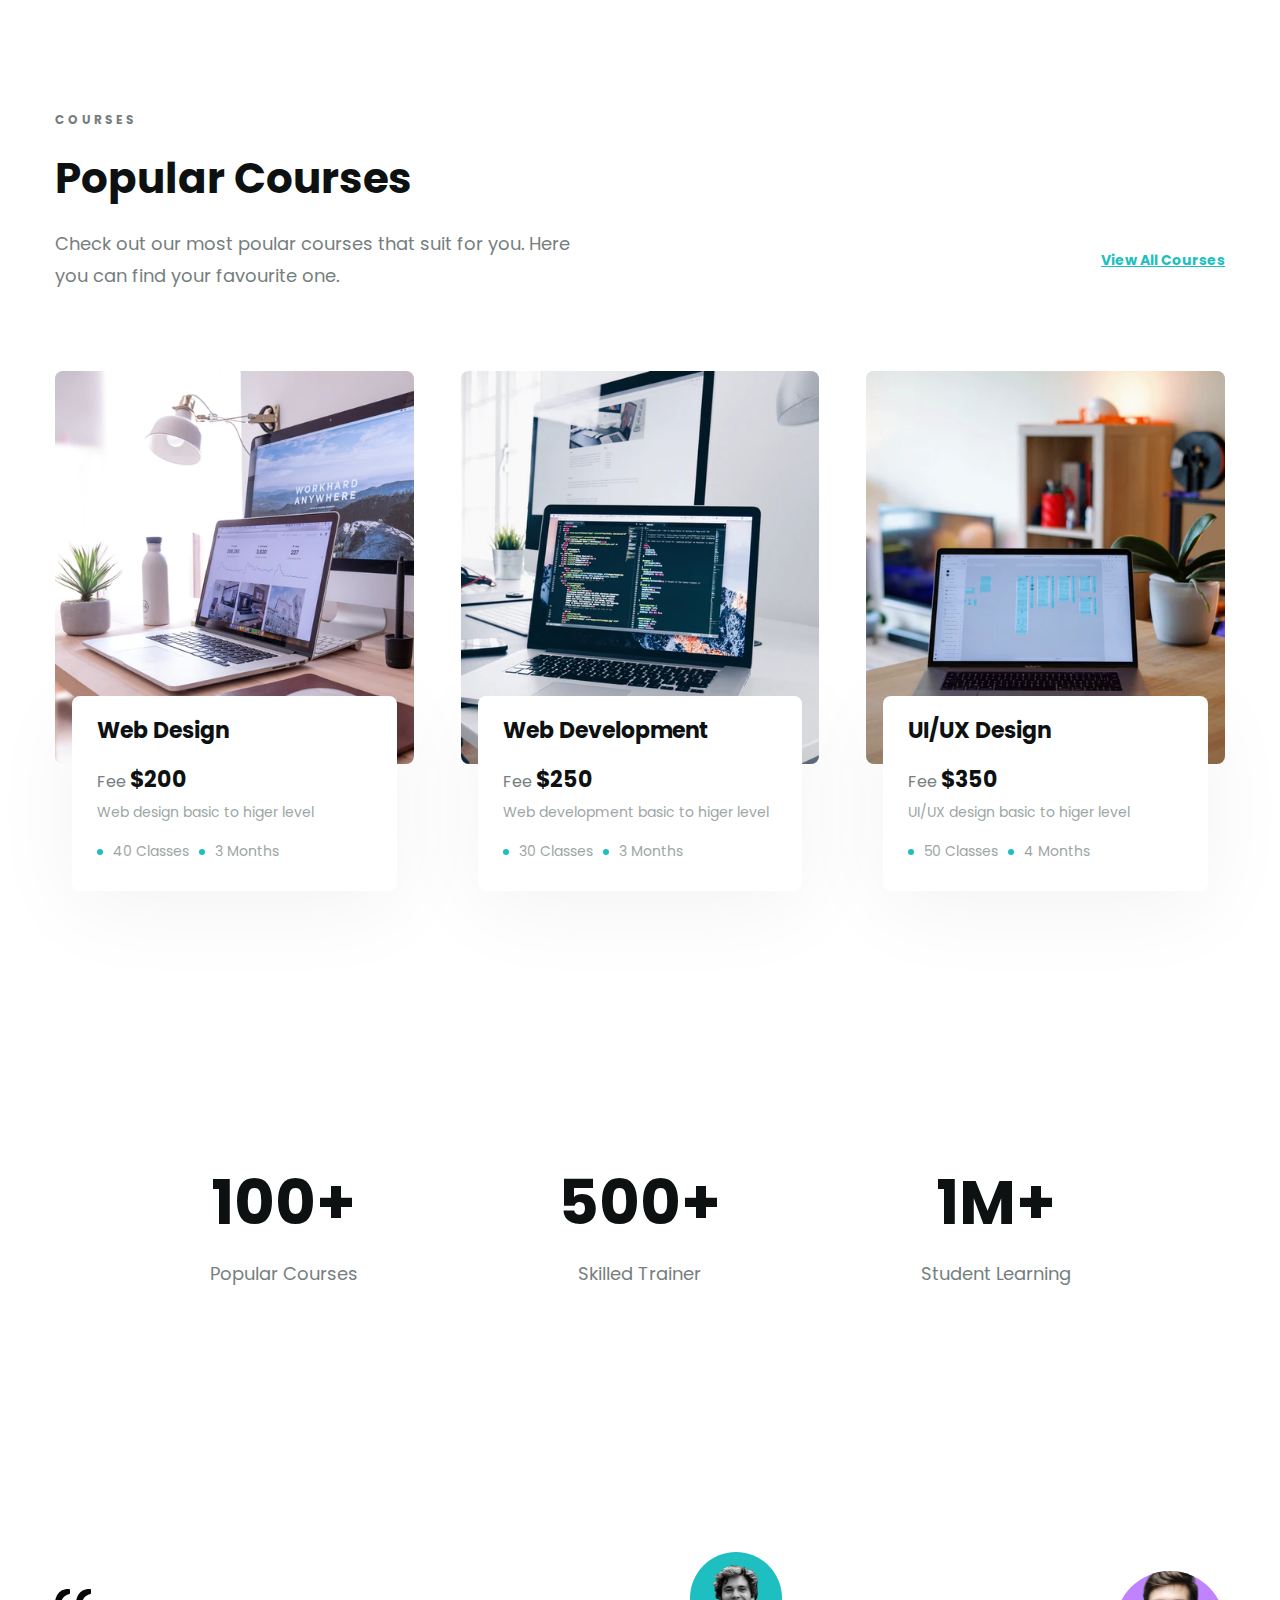
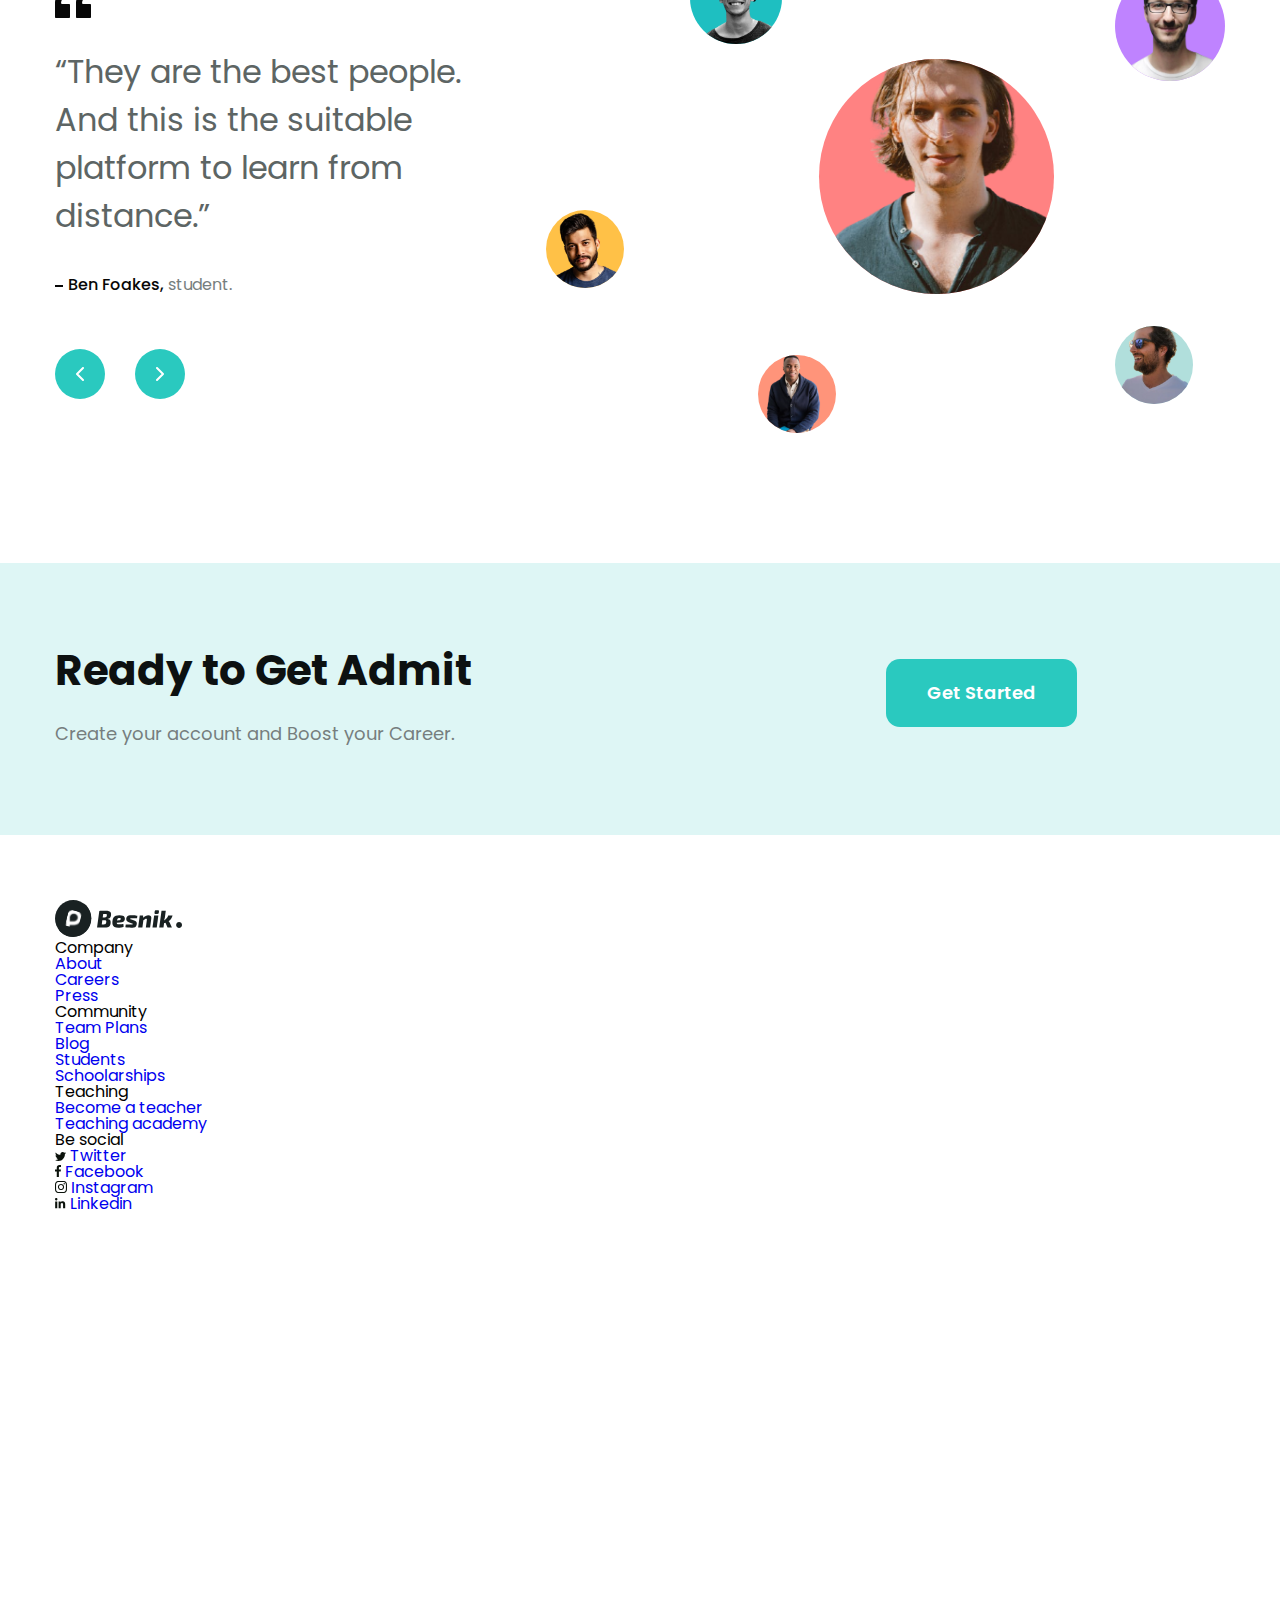
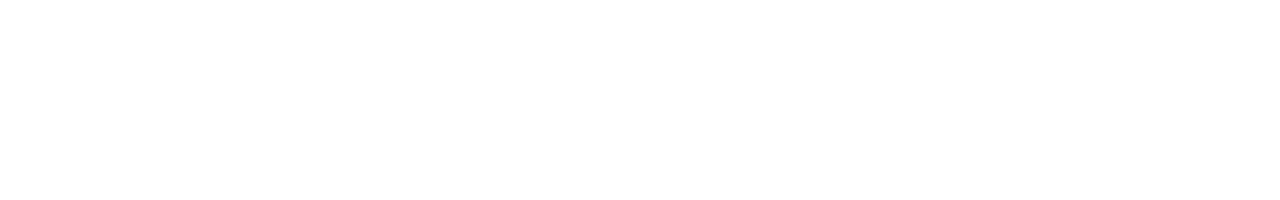
==== commit cea00b3b: "add html footer" ====
--- a/index.html
+++ b/index.html
@@ -236,5 +236,69 @@
         <div class="cta__btn-wrap"><a href="#!" class="cta__btn">Get Started</a></div>
       </div>
     </section>
+
+    <!-- Footer -->
+    <footer class="footer">
+      <div class="content">
+        <div class="row">
+          <div class="column">
+            <img src="./assets/img/Logo.svg" alt="Besnik." class="footer__logo">
+          </div>
+          <div class="column">
+            <p class="footer__heading">Company</p>
+            <ul class="footer__list">
+              <li class="footer__item"><a href="#!" class="footer__link">About</a></li>
+              <li class="footer__item"><a href="#!" class="footer__link">Careers</a></li>
+              <li class="footer__item"><a href="#!" class="footer__link">Press</a></li>
+            </ul>
+          </div>
+          <div class="column">
+            <p class="footer__heading">Community</p>
+            <ul class="footer__list">
+              <li class="footer__item"><a href="#!" class="footer__link">Team Plans</a></li>
+              <li class="footer__item"><a href="#!" class="footer__link">Blog</a></li>
+              <li class="footer__item"><a href="#!" class="footer__link">Students</a></li>
+              <li class="footer__item"><a href="#!" class="footer__link">Schoolarships</a></li>
+            </ul>
+          </div>
+          <div class="column">
+            <p class="footer__heading">Teaching</p>
+            <ul class="footer__list">
+              <li class="footer__item"><a href="#!" class="footer__link">Become a teacher</a></li>
+              <li class="footer__item"><a href="#!" class="footer__link">Teaching academy</a></li>
+            </ul>
+          </div>
+          <div class="column">
+            <p class="footer__heading">Be social</p>
+            <ul class="footer__list">
+              <li class="footer__item">
+                <a href="#!" class="footer__link">
+                  <img src="./assets/icon/twitter.svg" alt="#">
+                  <span>Twitter</span>
+                </a>
+              </li>
+              <li class="footer__item">
+                <a href="#!" class="footer__link">
+                  <img src="./assets/icon/facebook.svg" alt="#">
+                  <span>Facebook</span>
+                </a>
+              </li>
+              <li class="footer__item">
+                <a href="#!" class="footer__link">
+                  <img src="./assets/icon/ins.svg" alt="#">
+                  <span>Instagram</span>
+                </a>
+              </li>
+              <li class="footer__item">
+                <a href="#!" class="footer__link">
+                  <img src="./assets/icon/linkedin.svg" alt="#">
+                  <span>Linkedin</span>
+                </a>
+              </li>
+            </ul>
+          </div>
+        </div>
+      </div>
+    </footer>
   </body>
 </html>
--- a/assets/css/style.css
+++ b/assets/css/style.css
@@ -84,11 +84,11 @@
 }
 
 .header__btn {
-  width: 108px;
-  padding: 0 20px;
+  min-width: 108px;
+  padding: 0 23px;
   font-size: 1.6rem;
   text-align: center;
-  line-height: 48px;
+  line-height: 46px; /*48px trừ đi boder*/
 }
 
 .header__btn--sign-in {
@@ -162,8 +162,8 @@
 
 .hero__cta {
   display: inline-block;
-  width: 186px;
-  padding: 0 20px;
+  min-width: 186px;
+  padding: 0 41px;
   border-radius: 14px;
   background: #1ebfc1;
   box-shadow: 0px 10px 50px 0px rgba(0, 0, 0, 0.05);
@@ -749,3 +749,7 @@
   font-weight: 600;
   line-height: 68px;
 }
+
+.cta__btn:hover {
+  opacity: 0.9;
+}
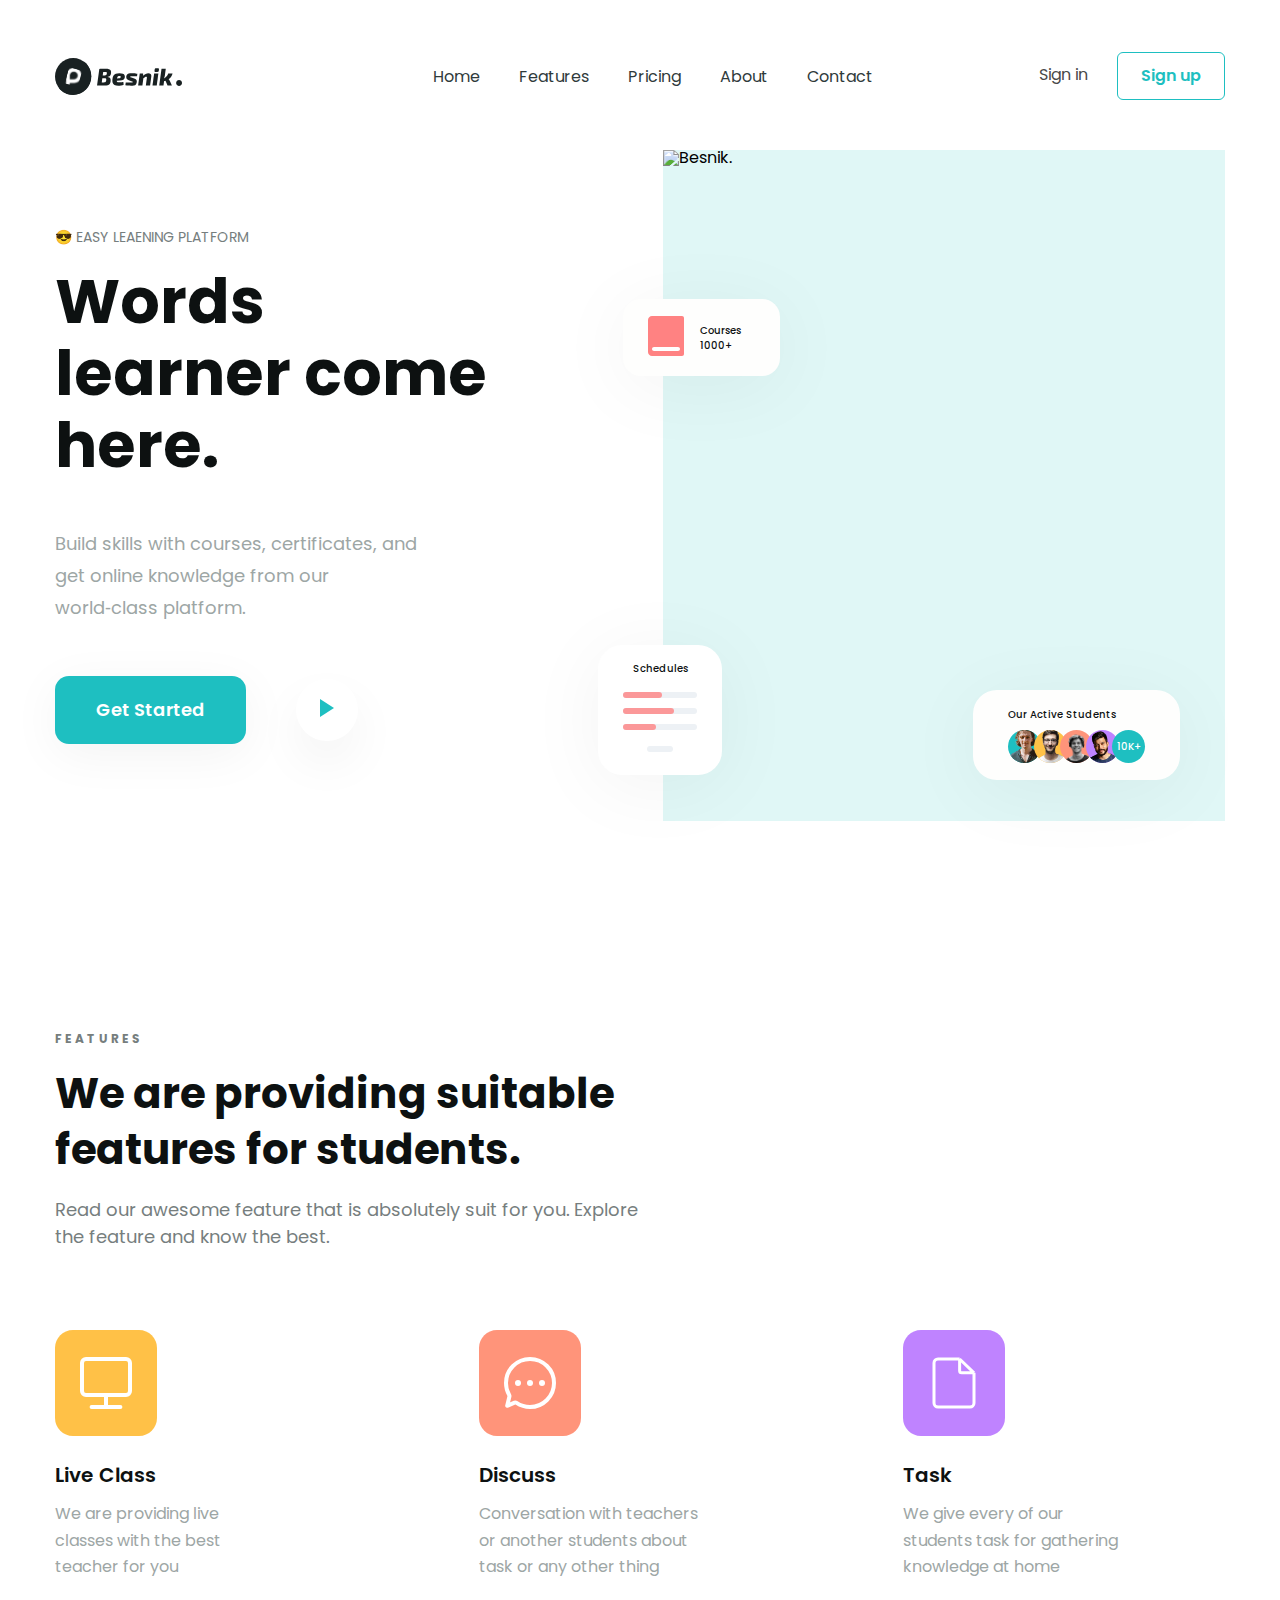
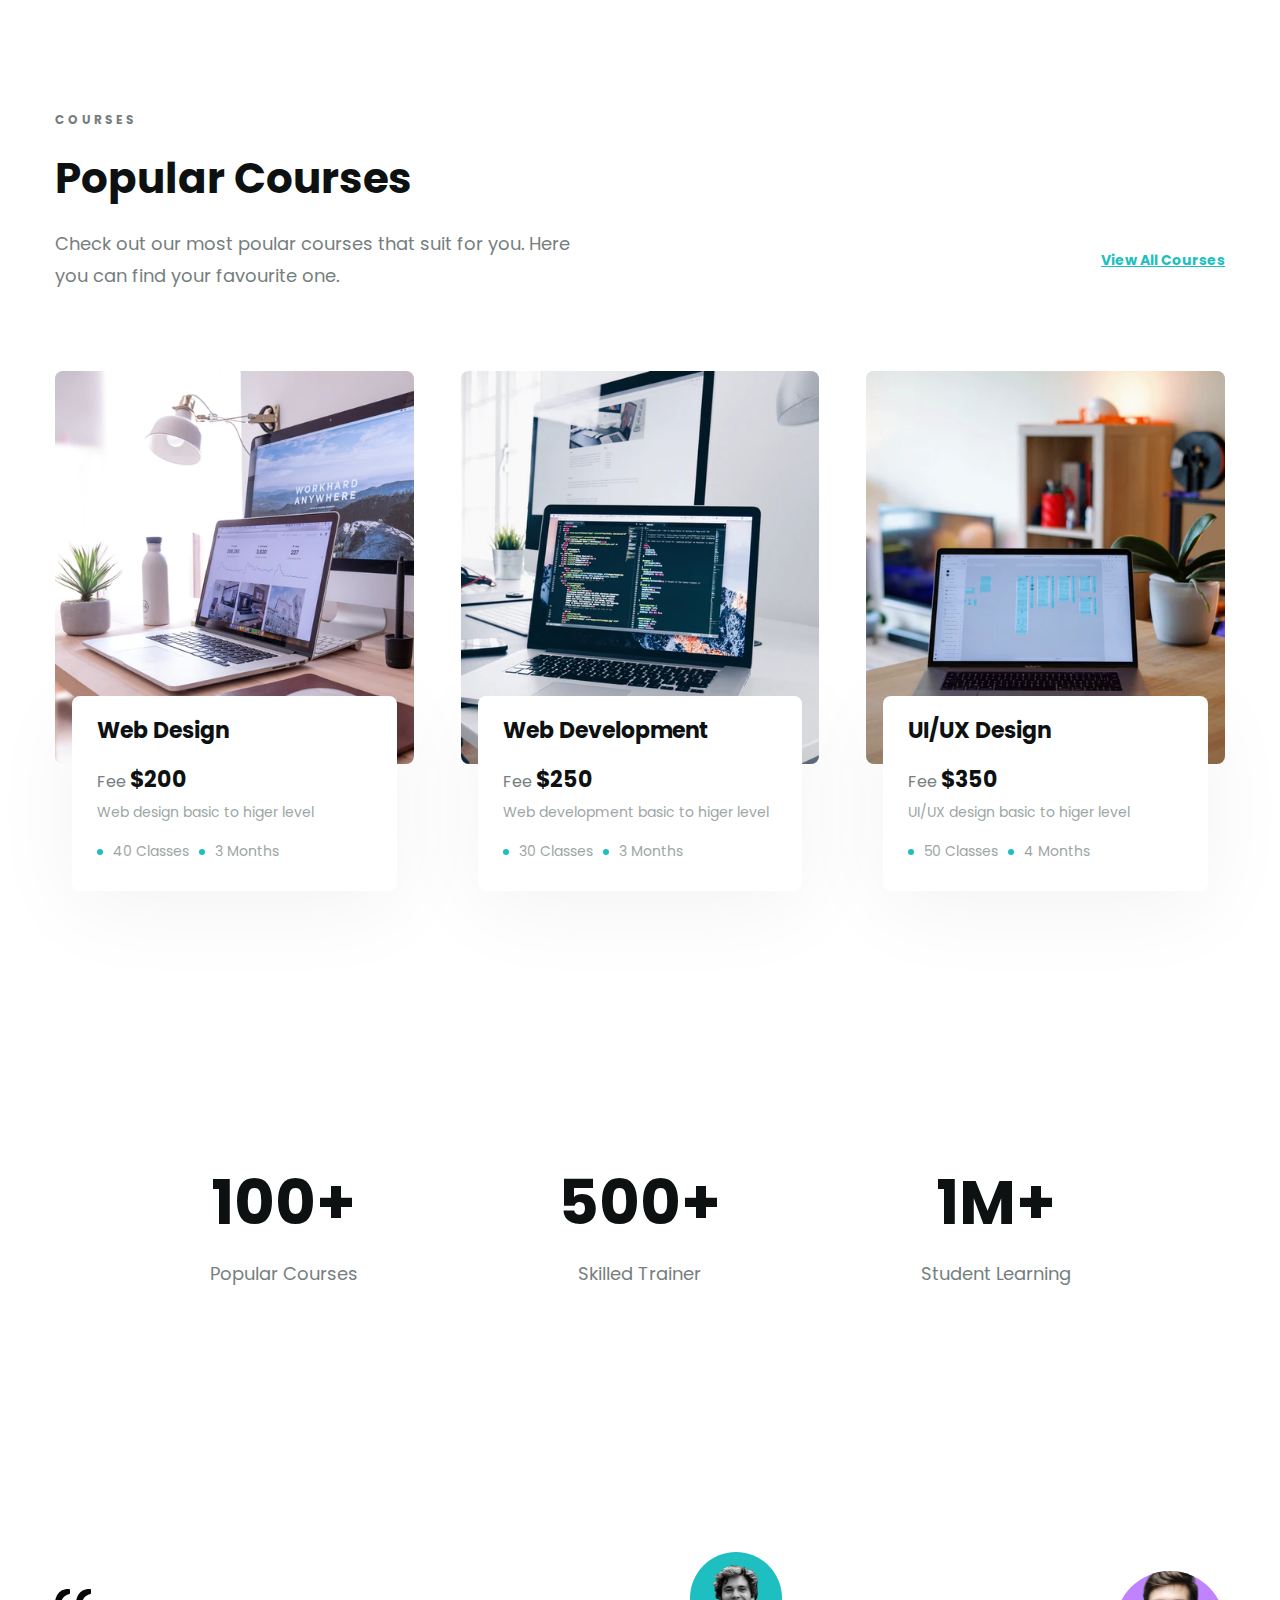
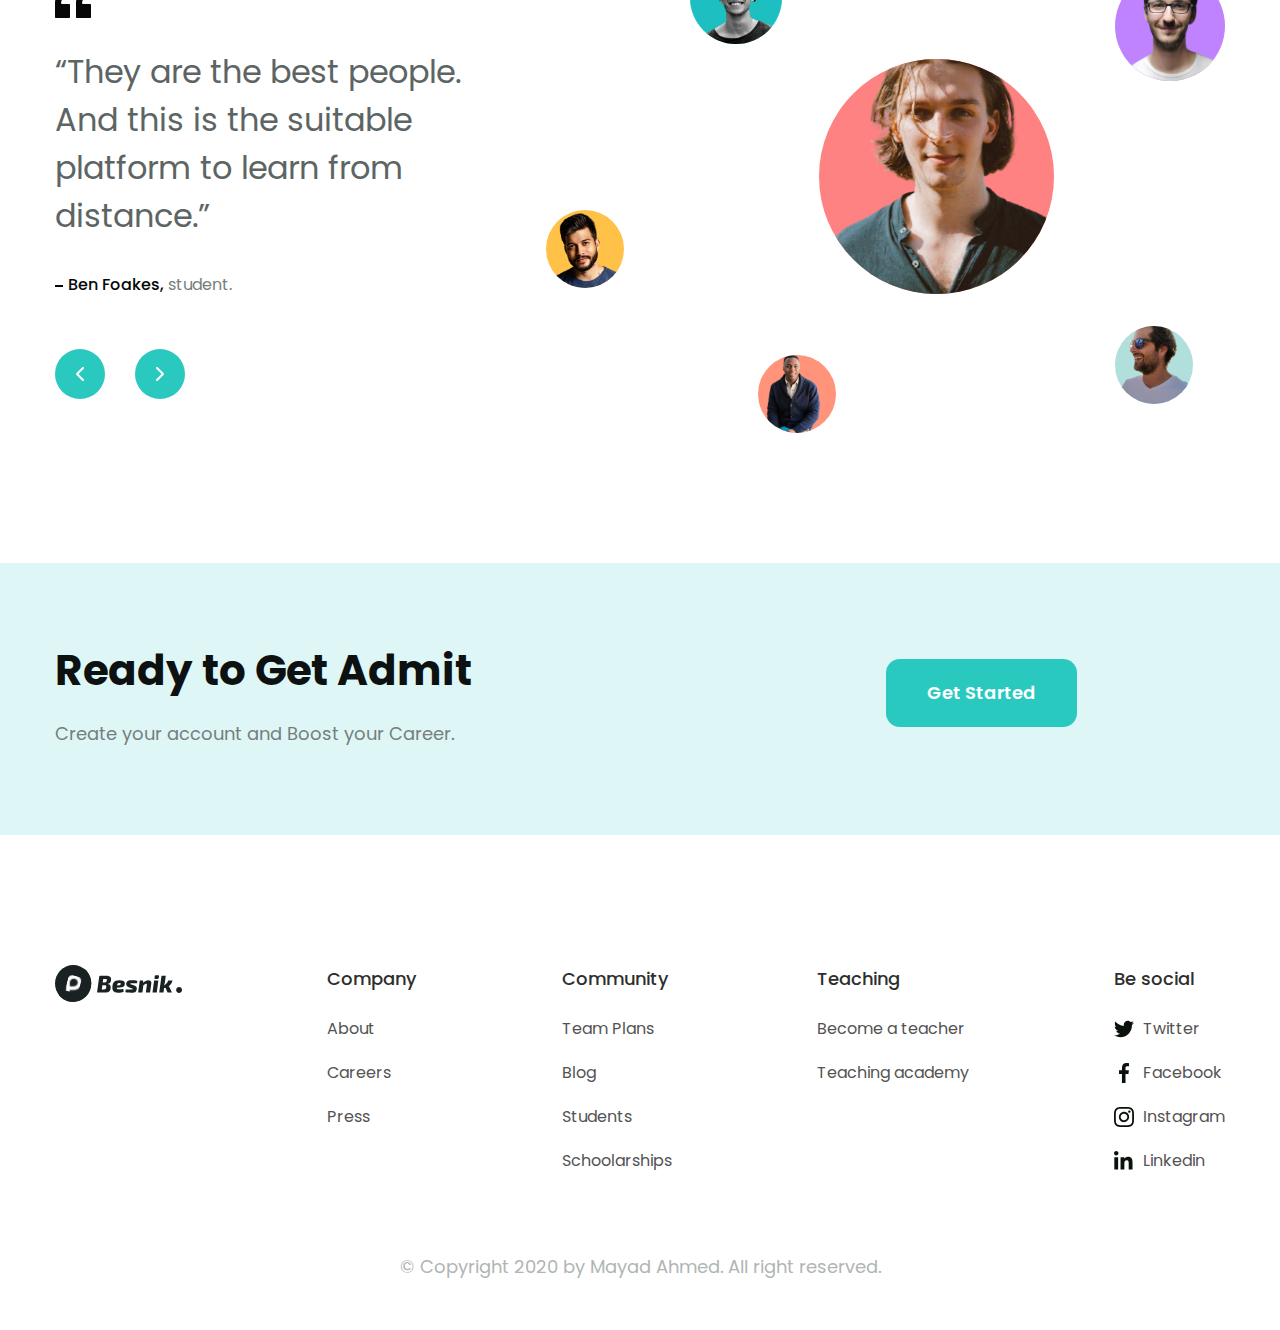
==== commit be445d1d: "add footer" ====
--- a/index.html
+++ b/index.html
@@ -17,7 +17,7 @@
     <link rel="stylesheet" href="./assets/css/reset.css" />
     <link rel="stylesheet" href="./assets/css/style.css" />
   </head>
-  <body style="height: 5000px">
+  <body>
     <header class="header header--sticky">
       <div class="content">
         <div class="header__logo">
@@ -240,9 +240,9 @@
     <!-- Footer -->
     <footer class="footer">
       <div class="content">
-        <div class="row">
-          <div class="column">
-            <img src="./assets/img/Logo.svg" alt="Besnik." class="footer__logo">
+        <div class="footer__row">
+          <div class="column">
+            <a href="/"><img src="./assets/img/Logo.svg" alt="Besnik." class="footer__logo"></a>
           </div>
           <div class="column">
             <p class="footer__heading">Company</p>
@@ -298,6 +298,7 @@
             </ul>
           </div>
         </div>
+        <p class="copyright">© Copyright 2020 by Mayad Ahmed. All right reserved.</p>
       </div>
     </footer>
   </body>
--- a/assets/css/style.css
+++ b/assets/css/style.css
@@ -753,3 +753,58 @@
 .cta__btn:hover {
   opacity: 0.9;
 }
+
+/* ========== Footer ========== */
+.footer {
+  padding: 65px 0 50px;
+  background: #fff;
+}
+
+.footer__row {
+  display: flex;
+  justify-content: space-between;
+}
+
+.footer__logo {
+  display: inline-block;
+  width: 127px;
+  height: 37px;
+}
+
+.footer__heading {
+  color: #2e2e2e;
+  font-size: 1.8rem;
+  font-weight: 500;
+  line-height: 1.5;
+}
+
+.footer__list {
+  margin-top: 25px;
+}
+
+.footer__link {
+  display: inline-block;
+  margin-top: 20px;
+  color: #535353;
+  font-size: 1.6rem;
+  line-height: 1.5;
+}
+
+.footer__link:last-child {
+  display: flex;
+  align-items: center;
+}
+
+.footer__link img {
+  width: 20px;
+  height: 20px;
+  margin-right: 9px;
+}
+
+.copyright {
+  margin-top: 80px;
+  color: #b0b5b4;
+  font-size: 1.8rem;
+  line-height: 1.5;
+  text-align: center;
+}
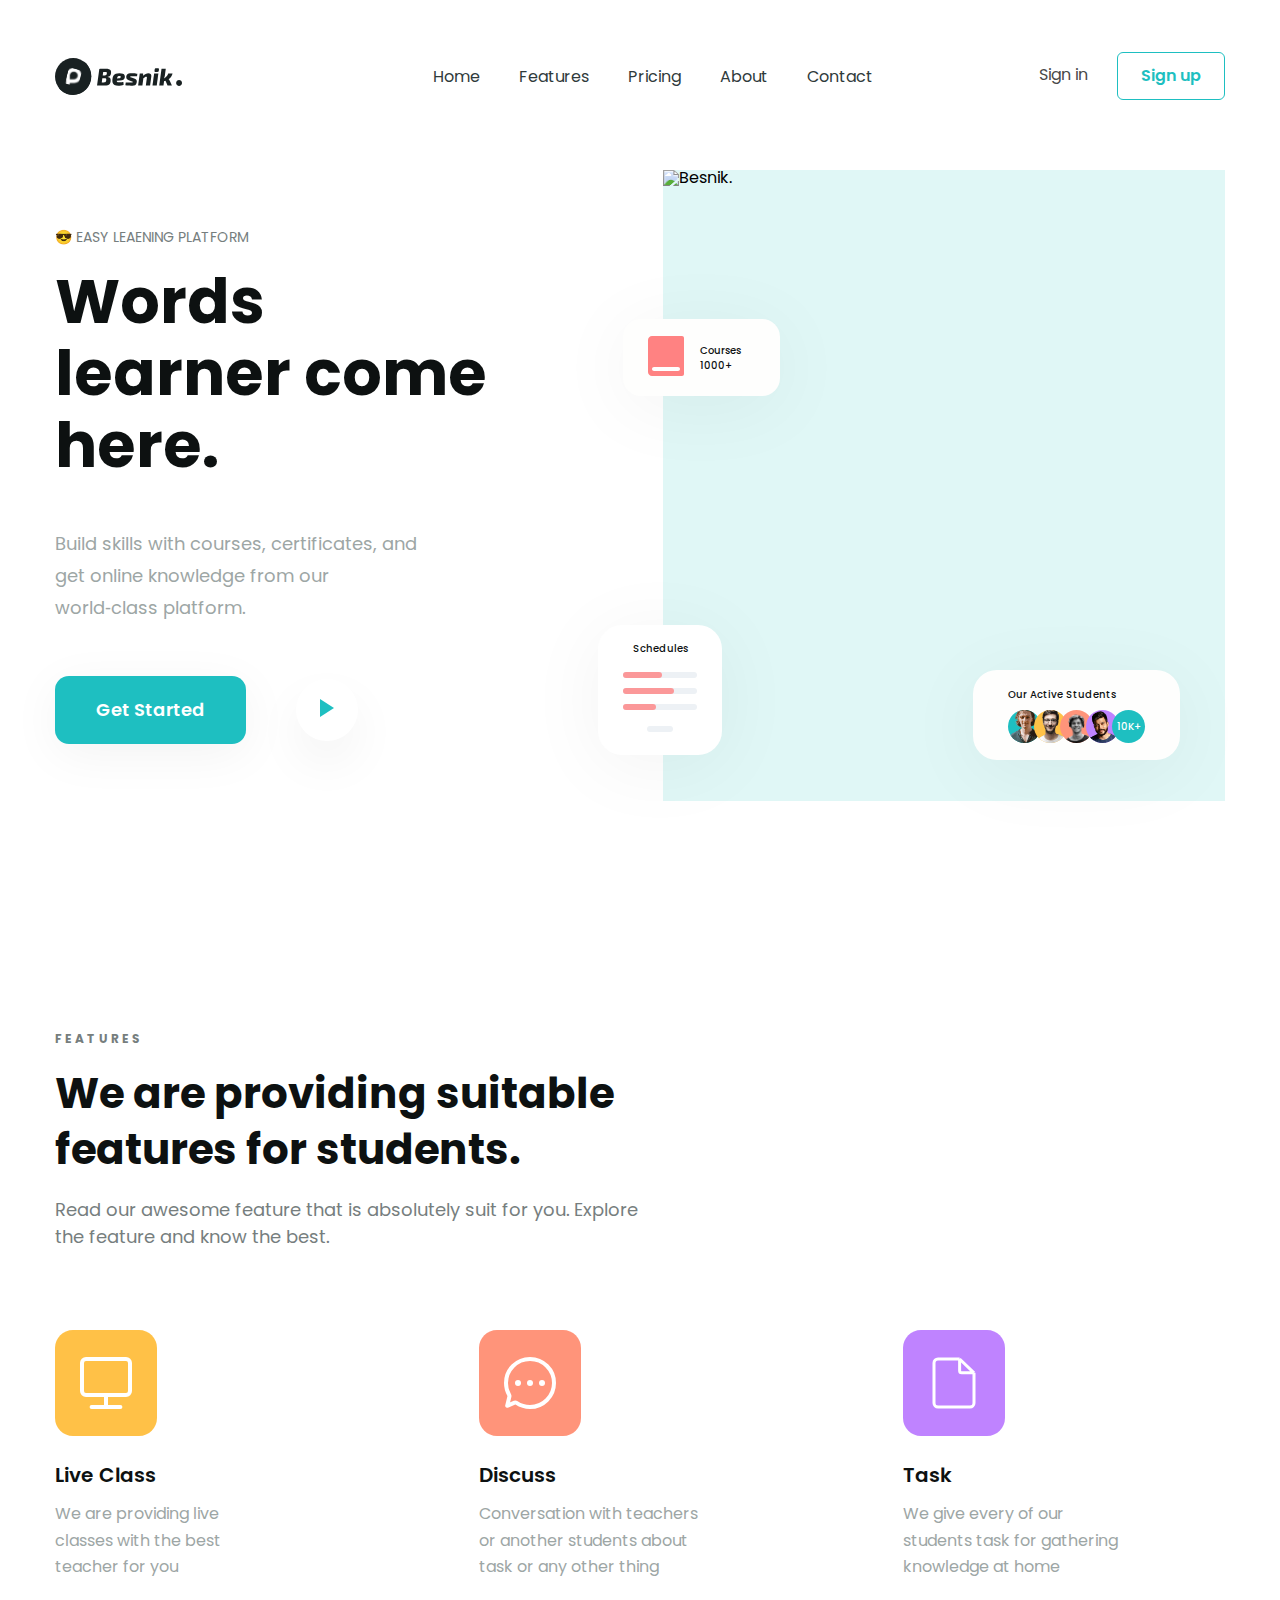
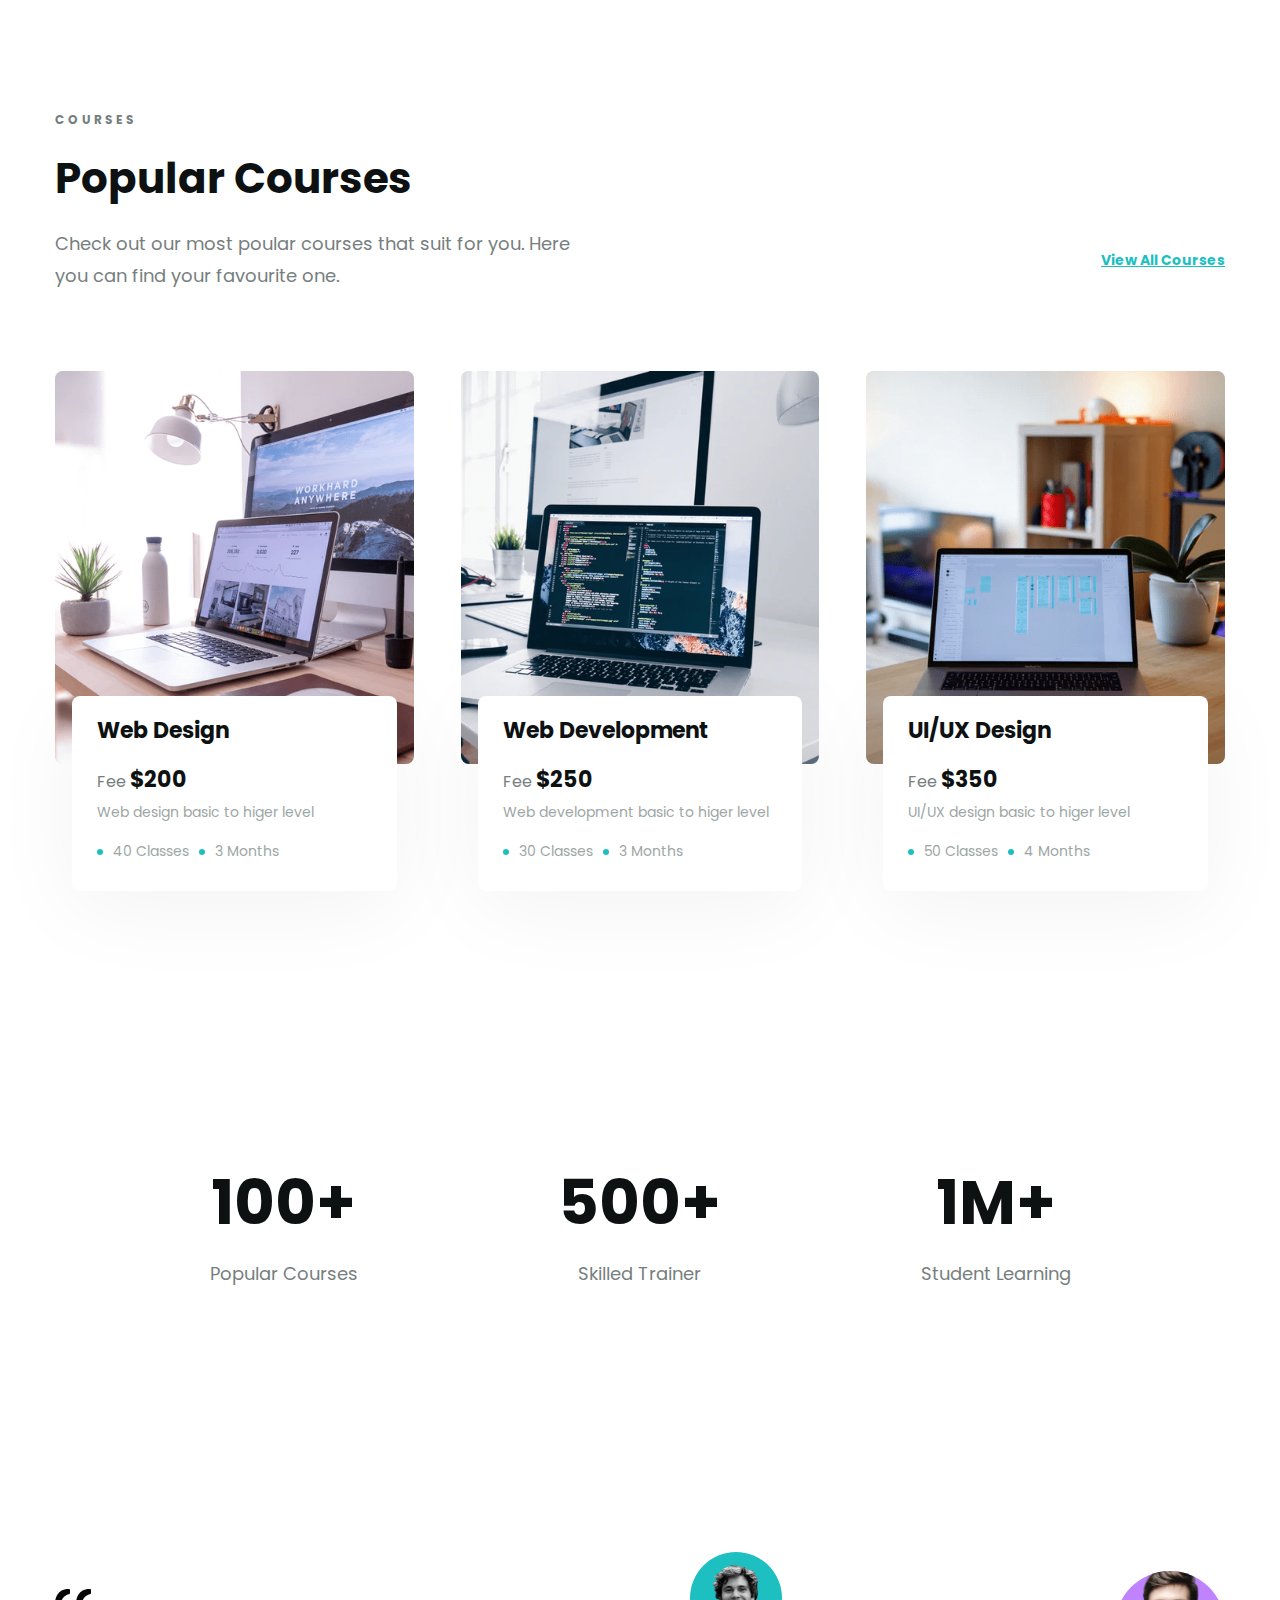
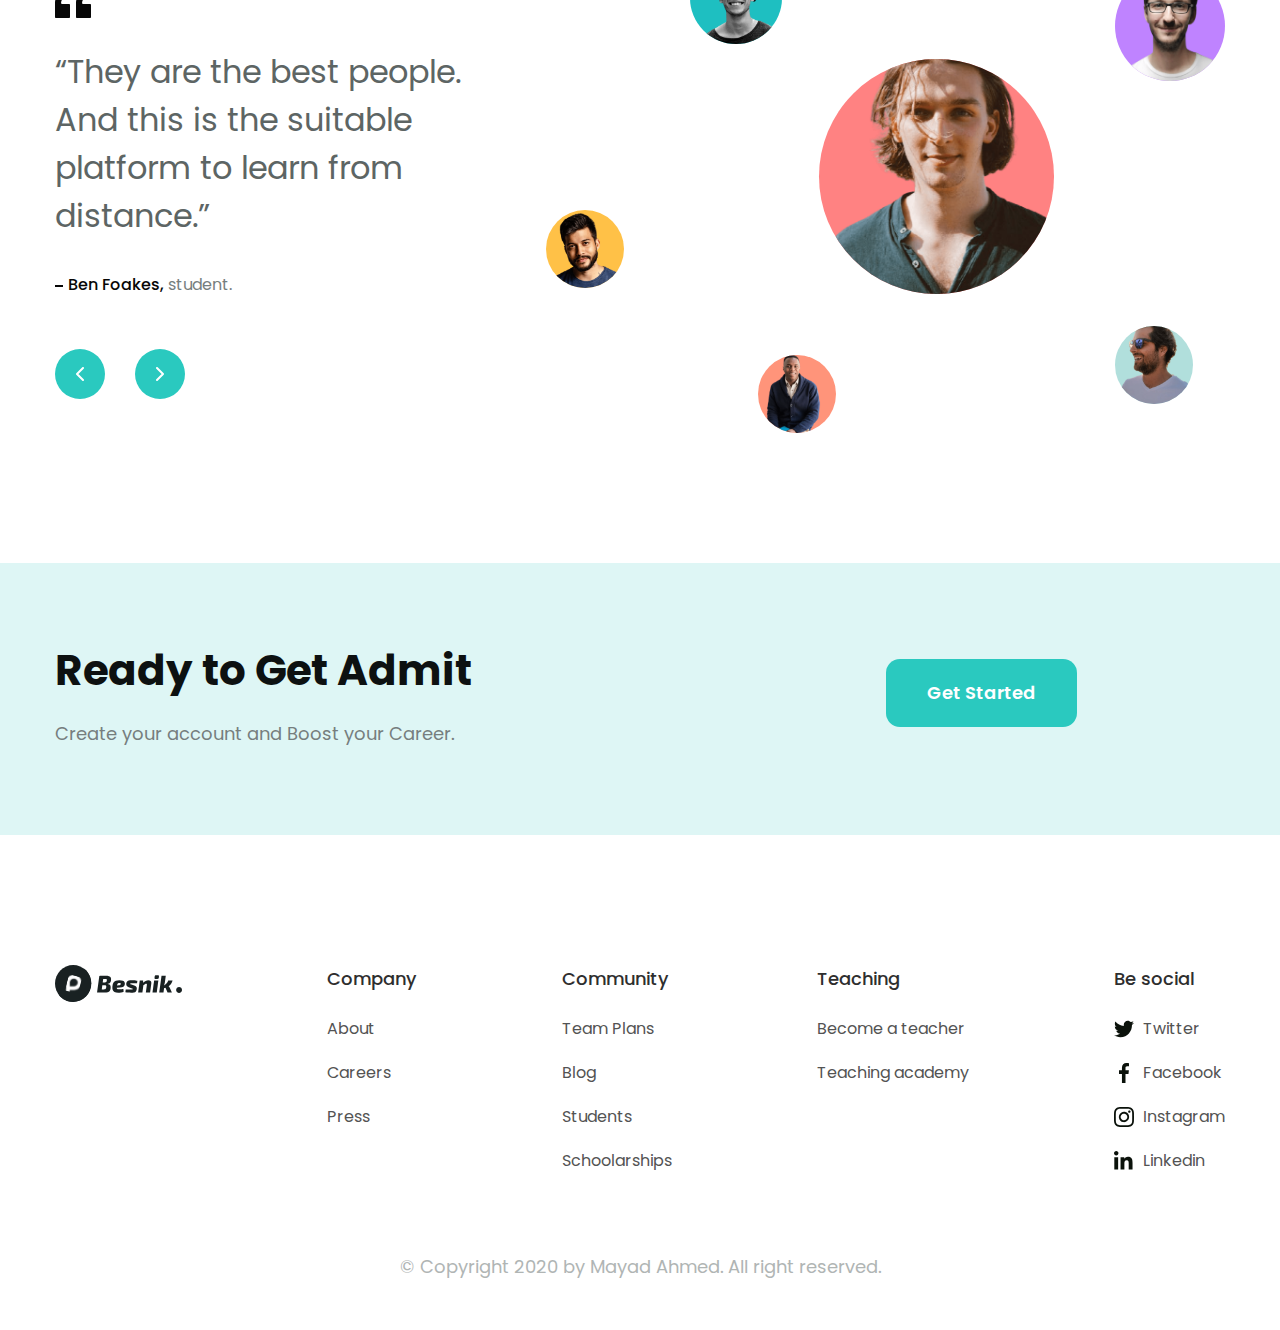
==== commit bf253e6a: "fix bug: change url target of logo" ====
--- a/index.html
+++ b/index.html
@@ -21,7 +21,7 @@
     <header class="header header--sticky">
       <div class="content">
         <div class="header__logo">
-          <a href="/"><img src="./assets/img/Logo.svg" alt="Besnik." /></a>
+          <a href="#"><img src="./assets/img/Logo.svg" alt="Besnik." /></a>
         </div>
         <div class="header__control">
           <nav class="nav">
@@ -242,7 +242,7 @@
       <div class="content">
         <div class="footer__row">
           <div class="column">
-            <a href="/"><img src="./assets/img/Logo.svg" alt="Besnik." class="footer__logo"></a>
+            <a href="#"><img src="./assets/img/Logo.svg" alt="Besnik." class="footer__logo"></a>
           </div>
           <div class="column">
             <p class="footer__heading">Company</p>
--- a/assets/css/style.css
+++ b/assets/css/style.css
@@ -199,6 +199,7 @@
 .hero__figure {
   width: 48%;
   height: 100%;
+  max-height: 631px;
   position: relative;
 }
 
